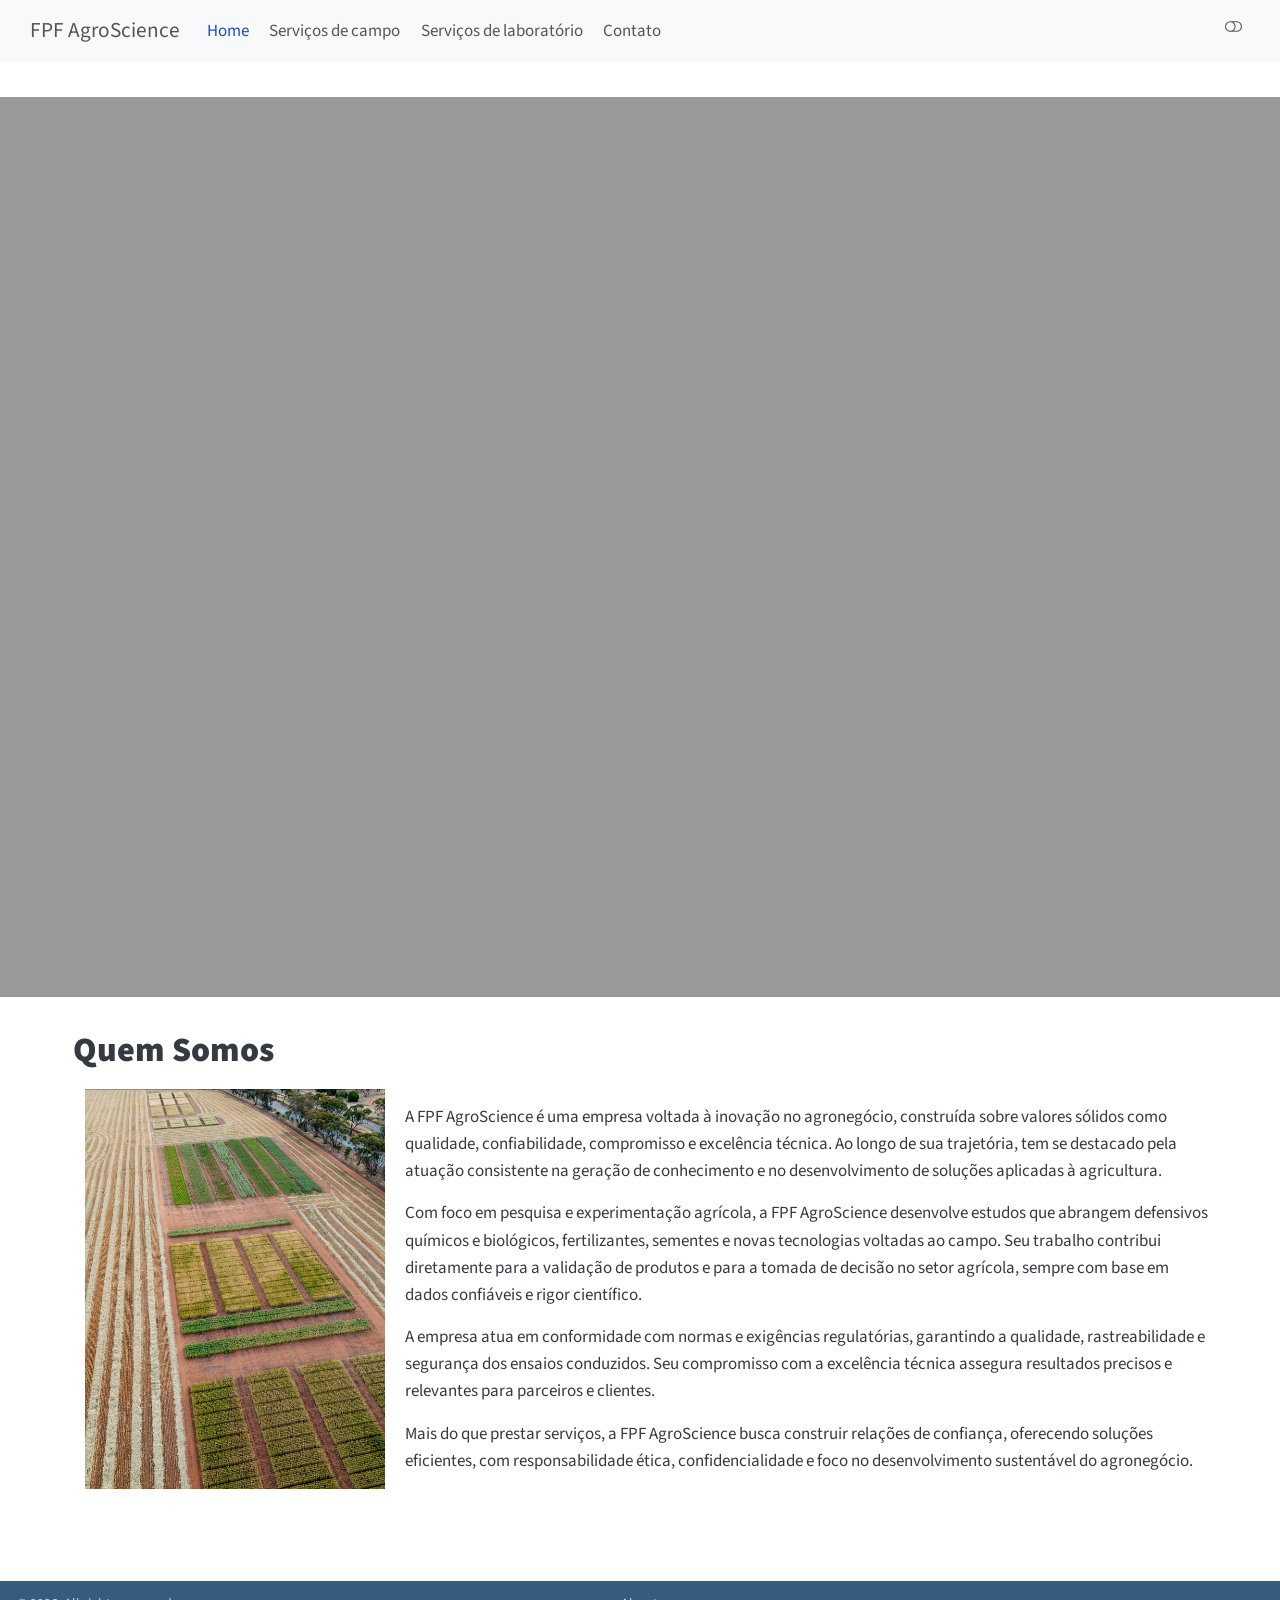
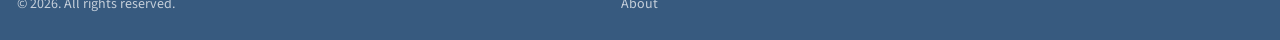
==== docs/index.html @ 8a68af87 "sua mensagem" ====
<!DOCTYPE html>
<html xmlns="http://www.w3.org/1999/xhtml" lang="en" xml:lang="en"><head>

<meta charset="utf-8">
<meta name="generator" content="quarto-1.8.27">

<meta name="viewport" content="width=device-width, initial-scale=1.0, user-scalable=yes">


<title>FPF AgroScience</title>
<style>
code{white-space: pre-wrap;}
span.smallcaps{font-variant: small-caps;}
div.columns{display: flex; gap: min(4vw, 1.5em);}
div.column{flex: auto; overflow-x: auto;}
div.hanging-indent{margin-left: 1.5em; text-indent: -1.5em;}
ul.task-list{list-style: none;}
ul.task-list li input[type="checkbox"] {
  width: 0.8em;
  margin: 0 0.8em 0.2em -1em; /* quarto-specific, see https://github.com/quarto-dev/quarto-cli/issues/4556 */ 
  vertical-align: middle;
}
</style>


<script src="site_libs/quarto-nav/quarto-nav.js"></script>
<script src="site_libs/quarto-nav/headroom.min.js"></script>
<script src="site_libs/clipboard/clipboard.min.js"></script>
<script src="site_libs/quarto-search/autocomplete.umd.js"></script>
<script src="site_libs/quarto-search/fuse.min.js"></script>
<script src="site_libs/quarto-search/quarto-search.js"></script>
<meta name="quarto:offset" content="./">
<script src="site_libs/quarto-html/quarto.js" type="module"></script>
<script src="site_libs/quarto-html/tabsets/tabsets.js" type="module"></script>
<script src="site_libs/quarto-html/axe/axe-check.js" type="module"></script>
<script src="site_libs/quarto-html/popper.min.js"></script>
<script src="site_libs/quarto-html/tippy.umd.min.js"></script>
<script src="site_libs/quarto-html/anchor.min.js"></script>
<link href="site_libs/quarto-html/tippy.css" rel="stylesheet">
<link href="site_libs/quarto-html/quarto-syntax-highlighting-b754b9fd3853d7e56faef54c29c5d52b.css" rel="stylesheet" class="quarto-color-scheme" id="quarto-text-highlighting-styles">
<link href="site_libs/quarto-html/quarto-syntax-highlighting-dark-de8274a4d1ecc1e6aaeaf6e5564b5074.css" rel="stylesheet" class="quarto-color-scheme quarto-color-alternate" id="quarto-text-highlighting-styles">
<link href="site_libs/quarto-html/quarto-syntax-highlighting-b754b9fd3853d7e56faef54c29c5d52b.css" rel="stylesheet" class="quarto-color-scheme-extra" id="quarto-text-highlighting-styles">
<script src="site_libs/bootstrap/bootstrap.min.js"></script>
<link href="site_libs/bootstrap/bootstrap-icons.css" rel="stylesheet">
<link href="site_libs/bootstrap/bootstrap-0a4e5d7284b3df70a8609a1cff32f0aa.min.css" rel="stylesheet" append-hash="true" class="quarto-color-scheme" id="quarto-bootstrap" data-mode="light">
<link href="site_libs/bootstrap/bootstrap-dark-4166d06dd7d54f8b032a2567f693c1a9.min.css" rel="stylesheet" append-hash="true" class="quarto-color-scheme quarto-color-alternate" id="quarto-bootstrap" data-mode="dark">
<link href="site_libs/bootstrap/bootstrap-0a4e5d7284b3df70a8609a1cff32f0aa.min.css" rel="stylesheet" append-hash="true" class="quarto-color-scheme-extra" id="quarto-bootstrap" data-mode="light">
<script id="quarto-search-options" type="application/json">{
  "location": "navbar",
  "copy-button": false,
  "collapse-after": 3,
  "panel-placement": "end",
  "type": "overlay",
  "limit": 50,
  "keyboard-shortcut": [
    "f",
    "/",
    "s"
  ],
  "show-item-context": true,
  "language": {
    "search-no-results-text": "No results",
    "search-matching-documents-text": "matching documents",
    "search-copy-link-title": "Copy link to search",
    "search-hide-matches-text": "Hide additional matches",
    "search-more-match-text": "more match in this document",
    "search-more-matches-text": "more matches in this document",
    "search-clear-button-title": "Clear",
    "search-text-placeholder": "",
    "search-detached-cancel-button-title": "Cancel",
    "search-submit-button-title": "Submit",
    "search-label": "Search"
  }
}</script>


<link rel="stylesheet" href="styles.css">
</head>

<body class="nav-fixed quarto-light"><script id="quarto-html-before-body" type="application/javascript">
    const toggleBodyColorMode = (bsSheetEl) => {
      const mode = bsSheetEl.getAttribute("data-mode");
      const bodyEl = window.document.querySelector("body");
      if (mode === "dark") {
        bodyEl.classList.add("quarto-dark");
        bodyEl.classList.remove("quarto-light");
      } else {
        bodyEl.classList.add("quarto-light");
        bodyEl.classList.remove("quarto-dark");
      }
    }
    const toggleBodyColorPrimary = () => {
      const bsSheetEl = window.document.querySelector("link#quarto-bootstrap:not([rel=disabled-stylesheet])");
      if (bsSheetEl) {
        toggleBodyColorMode(bsSheetEl);
      }
    }
    const setColorSchemeToggle = (alternate) => {
      const toggles = window.document.querySelectorAll('.quarto-color-scheme-toggle');
      for (let i=0; i < toggles.length; i++) {
        const toggle = toggles[i];
        if (toggle) {
          if (alternate) {
            toggle.classList.add("alternate");
          } else {
            toggle.classList.remove("alternate");
          }
        }
      }
    };
    const toggleColorMode = (alternate) => {
      // Switch the stylesheets
      const primaryStylesheets = window.document.querySelectorAll('link.quarto-color-scheme:not(.quarto-color-alternate)');
      const alternateStylesheets = window.document.querySelectorAll('link.quarto-color-scheme.quarto-color-alternate');
      manageTransitions('#quarto-margin-sidebar .nav-link', false);
      if (alternate) {
        // note: dark is layered on light, we don't disable primary!
        enableStylesheet(alternateStylesheets);
        for (const sheetNode of alternateStylesheets) {
          if (sheetNode.id === "quarto-bootstrap") {
            toggleBodyColorMode(sheetNode);
          }
        }
      } else {
        disableStylesheet(alternateStylesheets);
        enableStylesheet(primaryStylesheets)
        toggleBodyColorPrimary();
      }
      manageTransitions('#quarto-margin-sidebar .nav-link', true);
      // Switch the toggles
      setColorSchemeToggle(alternate)
      // Hack to workaround the fact that safari doesn't
      // properly recolor the scrollbar when toggling (#1455)
      if (navigator.userAgent.indexOf('Safari') > 0 && navigator.userAgent.indexOf('Chrome') == -1) {
        manageTransitions("body", false);
        window.scrollTo(0, 1);
        setTimeout(() => {
          window.scrollTo(0, 0);
          manageTransitions("body", true);
        }, 40);
      }
    }
    const disableStylesheet = (stylesheets) => {
      for (let i=0; i < stylesheets.length; i++) {
        const stylesheet = stylesheets[i];
        stylesheet.rel = 'disabled-stylesheet';
      }
    }
    const enableStylesheet = (stylesheets) => {
      for (let i=0; i < stylesheets.length; i++) {
        const stylesheet = stylesheets[i];
        if(stylesheet.rel !== 'stylesheet') { // for Chrome, which will still FOUC without this check
          stylesheet.rel = 'stylesheet';
        }
      }
    }
    const manageTransitions = (selector, allowTransitions) => {
      const els = window.document.querySelectorAll(selector);
      for (let i=0; i < els.length; i++) {
        const el = els[i];
        if (allowTransitions) {
          el.classList.remove('notransition');
        } else {
          el.classList.add('notransition');
        }
      }
    }
    const isFileUrl = () => {
      return window.location.protocol === 'file:';
    }
    const hasAlternateSentinel = () => {
      let styleSentinel = getColorSchemeSentinel();
      if (styleSentinel !== null) {
        return styleSentinel === "alternate";
      } else {
        return false;
      }
    }
    const setStyleSentinel = (alternate) => {
      const value = alternate ? "alternate" : "default";
      if (!isFileUrl()) {
        window.localStorage.setItem("quarto-color-scheme", value);
      } else {
        localAlternateSentinel = value;
      }
    }
    const getColorSchemeSentinel = () => {
      if (!isFileUrl()) {
        const storageValue = window.localStorage.getItem("quarto-color-scheme");
        return storageValue != null ? storageValue : localAlternateSentinel;
      } else {
        return localAlternateSentinel;
      }
    }
    const toggleGiscusIfUsed = (isAlternate, darkModeDefault) => {
      const baseTheme = document.querySelector('#giscus-base-theme')?.value ?? 'light';
      const alternateTheme = document.querySelector('#giscus-alt-theme')?.value ?? 'dark';
      let newTheme = '';
      if(authorPrefersDark) {
        newTheme = isAlternate ? baseTheme : alternateTheme;
      } else {
        newTheme = isAlternate ? alternateTheme : baseTheme;
      }
      const changeGiscusTheme = () => {
        // From: https://github.com/giscus/giscus/issues/336
        const sendMessage = (message) => {
          const iframe = document.querySelector('iframe.giscus-frame');
          if (!iframe) return;
          iframe.contentWindow.postMessage({ giscus: message }, 'https://giscus.app');
        }
        sendMessage({
          setConfig: {
            theme: newTheme
          }
        });
      }
      const isGiscussLoaded = window.document.querySelector('iframe.giscus-frame') !== null;
      if (isGiscussLoaded) {
        changeGiscusTheme();
      }
    };
    const authorPrefersDark = false;
    const darkModeDefault = authorPrefersDark;
      document.querySelector('link#quarto-text-highlighting-styles.quarto-color-scheme-extra').rel = 'disabled-stylesheet';
      document.querySelector('link#quarto-bootstrap.quarto-color-scheme-extra').rel = 'disabled-stylesheet';
    let localAlternateSentinel = darkModeDefault ? 'alternate' : 'default';
    // Dark / light mode switch
    window.quartoToggleColorScheme = () => {
      // Read the current dark / light value
      let toAlternate = !hasAlternateSentinel();
      toggleColorMode(toAlternate);
      setStyleSentinel(toAlternate);
      toggleGiscusIfUsed(toAlternate, darkModeDefault);
      window.dispatchEvent(new Event('resize'));
    };
    // Switch to dark mode if need be
    if (hasAlternateSentinel()) {
      toggleColorMode(true);
    } else {
      toggleColorMode(false);
    }
  </script>

<div id="quarto-search-results"></div>
  <header id="quarto-header" class="headroom fixed-top">
    <nav class="navbar navbar-expand-lg " data-bs-theme="dark">
      <div class="navbar-container container-fluid">
      <div class="navbar-brand-container mx-auto">
    <a class="navbar-brand" href="./index.html">
    <span class="navbar-title">FPF AgroScience</span>
    </a>
  </div>
            <div id="quarto-search" class="" title="Search"></div>
          <button class="navbar-toggler" type="button" data-bs-toggle="collapse" data-bs-target="#navbarCollapse" aria-controls="navbarCollapse" role="menu" aria-expanded="false" aria-label="Toggle navigation" onclick="if (window.quartoToggleHeadroom) { window.quartoToggleHeadroom(); }">
  <span class="navbar-toggler-icon"></span>
</button>
          <div class="collapse navbar-collapse" id="navbarCollapse">
            <ul class="navbar-nav navbar-nav-scroll me-auto">
  <li class="nav-item">
    <a class="nav-link active" href="./index.html" aria-current="page"> 
<span class="menu-text">Home</span></a>
  </li>  
  <li class="nav-item">
    <a class="nav-link" href="./campo.html"> 
<span class="menu-text">Serviços de campo</span></a>
  </li>  
  <li class="nav-item">
    <a class="nav-link" href="./laboratório.html"> 
<span class="menu-text">Serviços de laboratório</span></a>
  </li>  
  <li class="nav-item">
    <a class="nav-link" href="./contato.html"> 
<span class="menu-text">Contato</span></a>
  </li>  
</ul>
            <ul class="navbar-nav navbar-nav-scroll ms-auto">
  <li class="nav-item compact">
    <a class="nav-link" href="https://www.linkedin.com/in/raphaelfitopatologia"> <i class="bi bi-linkedin" role="img">
</i> 
<span class="menu-text"></span></a>
  </li>  
  <li class="nav-item compact">
    <a class="nav-link" href="https://www.instagram.com/invites/contact/?i=xk2vhn0e4rad&amp;utm_content=2owlczy"> <i class="bi bi-instagram" role="img">
</i> 
<span class="menu-text"></span></a>
  </li>  
  <li class="nav-item compact">
    <a class="nav-link" href="https://wa.me/5564992915590"> <i class="bi bi-whatsapp" role="img">
</i> 
<span class="menu-text"></span></a>
  </li>  
</ul>
          </div> <!-- /navcollapse -->
            <div class="quarto-navbar-tools">
  <a href="" class="quarto-color-scheme-toggle quarto-navigation-tool  px-1" onclick="window.quartoToggleColorScheme(); return false;" title="Toggle dark mode"><i class="bi"></i></a>
</div>
      </div> <!-- /container-fluid -->
    </nav>
</header>
<!-- content -->
<div id="quarto-content" class="quarto-container page-columns page-rows-contents page-layout-full page-navbar">
<!-- sidebar -->
<!-- margin-sidebar -->
    
<!-- main -->
<main class="content column-page" id="quarto-document-content"><header id="title-block-header" class="quarto-title-block"></header>





<section id="section" class="level1 hero">
<h1></h1>
</section>
<section id="quem-somos" class="level1">
<h1><strong>Quem Somos</strong></h1>
<div class="container">
<p><img src="imagens/2.jpg" alt="Imagem"></p>
<div>
<p>
</p><p>A FPF AgroScience é uma empresa voltada à inovação no agronegócio, construída sobre valores sólidos como qualidade, confiabilidade, compromisso e excelência técnica. Ao longo de sua trajetória, tem se destacado pela atuação consistente na geração de conhecimento e no desenvolvimento de soluções aplicadas à agricultura.</p>
<p>Com foco em pesquisa e experimentação agrícola, a FPF AgroScience desenvolve estudos que abrangem defensivos químicos e biológicos, fertilizantes, sementes e novas tecnologias voltadas ao campo. Seu trabalho contribui diretamente para a validação de produtos e para a tomada de decisão no setor agrícola, sempre com base em dados confiáveis e rigor científico.</p>
<p>A empresa atua em conformidade com normas e exigências regulatórias, garantindo a qualidade, rastreabilidade e segurança dos ensaios conduzidos. Seu compromisso com a excelência técnica assegura resultados precisos e relevantes para parceiros e clientes.</p>
<p>Mais do que prestar serviços, a FPF AgroScience busca construir relações de confiança, oferecendo soluções eficientes, com responsabilidade ética, confidencialidade e foco no desenvolvimento sustentável do agronegócio.</p>
<p></p>
</div>
</div>


</section>

<a onclick="window.scrollTo(0, 0); return false;" role="button" id="quarto-back-to-top"><i class="bi bi-arrow-up"></i> Back to top</a></main> <!-- /main -->
<script>

    document.addEventListener("DOMContentLoaded", function () {

        document.getElementById("copyright-year").innerHTML =

            new Date().getFullYear();

    });

</script>
<script id="quarto-html-after-body" type="application/javascript">
  window.document.addEventListener("DOMContentLoaded", function (event) {
    // Ensure there is a toggle, if there isn't float one in the top right
    if (window.document.querySelector('.quarto-color-scheme-toggle') === null) {
      const a = window.document.createElement('a');
      a.classList.add('top-right');
      a.classList.add('quarto-color-scheme-toggle');
      a.href = "";
      a.onclick = function() { try { window.quartoToggleColorScheme(); } catch {} return false; };
      const i = window.document.createElement("i");
      i.classList.add('bi');
      a.appendChild(i);
      window.document.body.appendChild(a);
    }
    setColorSchemeToggle(hasAlternateSentinel())
    const icon = "";
    const anchorJS = new window.AnchorJS();
    anchorJS.options = {
      placement: 'right',
      icon: icon
    };
    anchorJS.add('.anchored');
    const isCodeAnnotation = (el) => {
      for (const clz of el.classList) {
        if (clz.startsWith('code-annotation-')) {                     
          return true;
        }
      }
      return false;
    }
    const onCopySuccess = function(e) {
      // button target
      const button = e.trigger;
      // don't keep focus
      button.blur();
      // flash "checked"
      button.classList.add('code-copy-button-checked');
      var currentTitle = button.getAttribute("title");
      button.setAttribute("title", "Copied!");
      let tooltip;
      if (window.bootstrap) {
        button.setAttribute("data-bs-toggle", "tooltip");
        button.setAttribute("data-bs-placement", "left");
        button.setAttribute("data-bs-title", "Copied!");
        tooltip = new bootstrap.Tooltip(button, 
          { trigger: "manual", 
            customClass: "code-copy-button-tooltip",
            offset: [0, -8]});
        tooltip.show();    
      }
      setTimeout(function() {
        if (tooltip) {
          tooltip.hide();
          button.removeAttribute("data-bs-title");
          button.removeAttribute("data-bs-toggle");
          button.removeAttribute("data-bs-placement");
        }
        button.setAttribute("title", currentTitle);
        button.classList.remove('code-copy-button-checked');
      }, 1000);
      // clear code selection
      e.clearSelection();
    }
    const getTextToCopy = function(trigger) {
      const outerScaffold = trigger.parentElement.cloneNode(true);
      const codeEl = outerScaffold.querySelector('code');
      for (const childEl of codeEl.children) {
        if (isCodeAnnotation(childEl)) {
          childEl.remove();
        }
      }
      return codeEl.innerText;
    }
    const clipboard = new window.ClipboardJS('.code-copy-button:not([data-in-quarto-modal])', {
      text: getTextToCopy
    });
    clipboard.on('success', onCopySuccess);
    if (window.document.getElementById('quarto-embedded-source-code-modal')) {
      const clipboardModal = new window.ClipboardJS('.code-copy-button[data-in-quarto-modal]', {
        text: getTextToCopy,
        container: window.document.getElementById('quarto-embedded-source-code-modal')
      });
      clipboardModal.on('success', onCopySuccess);
    }
      var localhostRegex = new RegExp(/^(?:http|https):\/\/localhost\:?[0-9]*\//);
      var mailtoRegex = new RegExp(/^mailto:/);
        var filterRegex = new RegExp('/' + window.location.host + '/');
      var isInternal = (href) => {
          return filterRegex.test(href) || localhostRegex.test(href) || mailtoRegex.test(href);
      }
      // Inspect non-navigation links and adorn them if external
     var links = window.document.querySelectorAll('a[href]:not(.nav-link):not(.navbar-brand):not(.toc-action):not(.sidebar-link):not(.sidebar-item-toggle):not(.pagination-link):not(.no-external):not([aria-hidden]):not(.dropdown-item):not(.quarto-navigation-tool):not(.about-link)');
      for (var i=0; i<links.length; i++) {
        const link = links[i];
        if (!isInternal(link.href)) {
          // undo the damage that might have been done by quarto-nav.js in the case of
          // links that we want to consider external
          if (link.dataset.originalHref !== undefined) {
            link.href = link.dataset.originalHref;
          }
        }
      }
    function tippyHover(el, contentFn, onTriggerFn, onUntriggerFn) {
      const config = {
        allowHTML: true,
        maxWidth: 500,
        delay: 100,
        arrow: false,
        appendTo: function(el) {
            return el.parentElement;
        },
        interactive: true,
        interactiveBorder: 10,
        theme: 'quarto',
        placement: 'bottom-start',
      };
      if (contentFn) {
        config.content = contentFn;
      }
      if (onTriggerFn) {
        config.onTrigger = onTriggerFn;
      }
      if (onUntriggerFn) {
        config.onUntrigger = onUntriggerFn;
      }
      window.tippy(el, config); 
    }
    const noterefs = window.document.querySelectorAll('a[role="doc-noteref"]');
    for (var i=0; i<noterefs.length; i++) {
      const ref = noterefs[i];
      tippyHover(ref, function() {
        // use id or data attribute instead here
        let href = ref.getAttribute('data-footnote-href') || ref.getAttribute('href');
        try { href = new URL(href).hash; } catch {}
        const id = href.replace(/^#\/?/, "");
        const note = window.document.getElementById(id);
        if (note) {
          return note.innerHTML;
        } else {
          return "";
        }
      });
    }
    const xrefs = window.document.querySelectorAll('a.quarto-xref');
    const processXRef = (id, note) => {
      // Strip column container classes
      const stripColumnClz = (el) => {
        el.classList.remove("page-full", "page-columns");
        if (el.children) {
          for (const child of el.children) {
            stripColumnClz(child);
          }
        }
      }
      stripColumnClz(note)
      if (id === null || id.startsWith('sec-')) {
        // Special case sections, only their first couple elements
        const container = document.createElement("div");
        if (note.children && note.children.length > 2) {
          container.appendChild(note.children[0].cloneNode(true));
          for (let i = 1; i < note.children.length; i++) {
            const child = note.children[i];
            if (child.tagName === "P" && child.innerText === "") {
              continue;
            } else {
              container.appendChild(child.cloneNode(true));
              break;
            }
          }
          if (window.Quarto?.typesetMath) {
            window.Quarto.typesetMath(container);
          }
          return container.innerHTML
        } else {
          if (window.Quarto?.typesetMath) {
            window.Quarto.typesetMath(note);
          }
          return note.innerHTML;
        }
      } else {
        // Remove any anchor links if they are present
        const anchorLink = note.querySelector('a.anchorjs-link');
        if (anchorLink) {
          anchorLink.remove();
        }
        if (window.Quarto?.typesetMath) {
          window.Quarto.typesetMath(note);
        }
        if (note.classList.contains("callout")) {
          return note.outerHTML;
        } else {
          return note.innerHTML;
        }
      }
    }
    for (var i=0; i<xrefs.length; i++) {
      const xref = xrefs[i];
      tippyHover(xref, undefined, function(instance) {
        instance.disable();
        let url = xref.getAttribute('href');
        let hash = undefined; 
        if (url.startsWith('#')) {
          hash = url;
        } else {
          try { hash = new URL(url).hash; } catch {}
        }
        if (hash) {
          const id = hash.replace(/^#\/?/, "");
          const note = window.document.getElementById(id);
          if (note !== null) {
            try {
              const html = processXRef(id, note.cloneNode(true));
              instance.setContent(html);
            } finally {
              instance.enable();
              instance.show();
            }
          } else {
            // See if we can fetch this
            fetch(url.split('#')[0])
            .then(res => res.text())
            .then(html => {
              const parser = new DOMParser();
              const htmlDoc = parser.parseFromString(html, "text/html");
              const note = htmlDoc.getElementById(id);
              if (note !== null) {
                const html = processXRef(id, note);
                instance.setContent(html);
              } 
            }).finally(() => {
              instance.enable();
              instance.show();
            });
          }
        } else {
          // See if we can fetch a full url (with no hash to target)
          // This is a special case and we should probably do some content thinning / targeting
          fetch(url)
          .then(res => res.text())
          .then(html => {
            const parser = new DOMParser();
            const htmlDoc = parser.parseFromString(html, "text/html");
            const note = htmlDoc.querySelector('main.content');
            if (note !== null) {
              // This should only happen for chapter cross references
              // (since there is no id in the URL)
              // remove the first header
              if (note.children.length > 0 && note.children[0].tagName === "HEADER") {
                note.children[0].remove();
              }
              const html = processXRef(null, note);
              instance.setContent(html);
            } 
          }).finally(() => {
            instance.enable();
            instance.show();
          });
        }
      }, function(instance) {
      });
    }
        let selectedAnnoteEl;
        const selectorForAnnotation = ( cell, annotation) => {
          let cellAttr = 'data-code-cell="' + cell + '"';
          let lineAttr = 'data-code-annotation="' +  annotation + '"';
          const selector = 'span[' + cellAttr + '][' + lineAttr + ']';
          return selector;
        }
        const selectCodeLines = (annoteEl) => {
          const doc = window.document;
          const targetCell = annoteEl.getAttribute("data-target-cell");
          const targetAnnotation = annoteEl.getAttribute("data-target-annotation");
          const annoteSpan = window.document.querySelector(selectorForAnnotation(targetCell, targetAnnotation));
          const lines = annoteSpan.getAttribute("data-code-lines").split(",");
          const lineIds = lines.map((line) => {
            return targetCell + "-" + line;
          })
          let top = null;
          let height = null;
          let parent = null;
          if (lineIds.length > 0) {
              //compute the position of the single el (top and bottom and make a div)
              const el = window.document.getElementById(lineIds[0]);
              top = el.offsetTop;
              height = el.offsetHeight;
              parent = el.parentElement.parentElement;
            if (lineIds.length > 1) {
              const lastEl = window.document.getElementById(lineIds[lineIds.length - 1]);
              const bottom = lastEl.offsetTop + lastEl.offsetHeight;
              height = bottom - top;
            }
            if (top !== null && height !== null && parent !== null) {
              // cook up a div (if necessary) and position it 
              let div = window.document.getElementById("code-annotation-line-highlight");
              if (div === null) {
                div = window.document.createElement("div");
                div.setAttribute("id", "code-annotation-line-highlight");
                div.style.position = 'absolute';
                parent.appendChild(div);
              }
              div.style.top = top - 2 + "px";
              div.style.height = height + 4 + "px";
              div.style.left = 0;
              let gutterDiv = window.document.getElementById("code-annotation-line-highlight-gutter");
              if (gutterDiv === null) {
                gutterDiv = window.document.createElement("div");
                gutterDiv.setAttribute("id", "code-annotation-line-highlight-gutter");
                gutterDiv.style.position = 'absolute';
                const codeCell = window.document.getElementById(targetCell);
                const gutter = codeCell.querySelector('.code-annotation-gutter');
                gutter.appendChild(gutterDiv);
              }
              gutterDiv.style.top = top - 2 + "px";
              gutterDiv.style.height = height + 4 + "px";
            }
            selectedAnnoteEl = annoteEl;
          }
        };
        const unselectCodeLines = () => {
          const elementsIds = ["code-annotation-line-highlight", "code-annotation-line-highlight-gutter"];
          elementsIds.forEach((elId) => {
            const div = window.document.getElementById(elId);
            if (div) {
              div.remove();
            }
          });
          selectedAnnoteEl = undefined;
        };
          // Handle positioning of the toggle
      window.addEventListener(
        "resize",
        throttle(() => {
          elRect = undefined;
          if (selectedAnnoteEl) {
            selectCodeLines(selectedAnnoteEl);
          }
        }, 10)
      );
      function throttle(fn, ms) {
      let throttle = false;
      let timer;
        return (...args) => {
          if(!throttle) { // first call gets through
              fn.apply(this, args);
              throttle = true;
          } else { // all the others get throttled
              if(timer) clearTimeout(timer); // cancel #2
              timer = setTimeout(() => {
                fn.apply(this, args);
                timer = throttle = false;
              }, ms);
          }
        };
      }
        // Attach click handler to the DT
        const annoteDls = window.document.querySelectorAll('dt[data-target-cell]');
        for (const annoteDlNode of annoteDls) {
          annoteDlNode.addEventListener('click', (event) => {
            const clickedEl = event.target;
            if (clickedEl !== selectedAnnoteEl) {
              unselectCodeLines();
              const activeEl = window.document.querySelector('dt[data-target-cell].code-annotation-active');
              if (activeEl) {
                activeEl.classList.remove('code-annotation-active');
              }
              selectCodeLines(clickedEl);
              clickedEl.classList.add('code-annotation-active');
            } else {
              // Unselect the line
              unselectCodeLines();
              clickedEl.classList.remove('code-annotation-active');
            }
          });
        }
    const findCites = (el) => {
      const parentEl = el.parentElement;
      if (parentEl) {
        const cites = parentEl.dataset.cites;
        if (cites) {
          return {
            el,
            cites: cites.split(' ')
          };
        } else {
          return findCites(el.parentElement)
        }
      } else {
        return undefined;
      }
    };
    var bibliorefs = window.document.querySelectorAll('a[role="doc-biblioref"]');
    for (var i=0; i<bibliorefs.length; i++) {
      const ref = bibliorefs[i];
      const citeInfo = findCites(ref);
      if (citeInfo) {
        tippyHover(citeInfo.el, function() {
          var popup = window.document.createElement('div');
          citeInfo.cites.forEach(function(cite) {
            var citeDiv = window.document.createElement('div');
            citeDiv.classList.add('hanging-indent');
            citeDiv.classList.add('csl-entry');
            var biblioDiv = window.document.getElementById('ref-' + cite);
            if (biblioDiv) {
              citeDiv.innerHTML = biblioDiv.innerHTML;
            }
            popup.appendChild(citeDiv);
          });
          return popup.innerHTML;
        });
      }
    }
  });
  </script>
</div> <!-- /content -->
<footer class="footer">
  <div class="nav-footer">
    <div class="nav-footer-left">
<p>© <span id="copyright-year"></span>. All rights reserved.</p>
</div>   
    <div class="nav-footer-center">
      <ul class="footer-items list-unstyled">
    <li class="nav-item">
    <a class="nav-link" href="./about.qmd">
<p>About</p>
</a>
  </li>  
</ul>
    </div>
    <div class="nav-footer-right">
      &nbsp;
    </div>
  </div>
</footer>




</body></html>
---- docs/site_libs/quarto-html/quarto-syntax-highlighting-b754b9fd3853d7e56faef54c29c5d52b.css ----
/* quarto syntax highlight colors */
:root {
  --quarto-hl-ot-color: #d91e18;
  --quarto-hl-at-color: #a55a00;
  --quarto-hl-ss-color: #008000;
  --quarto-hl-an-color: #696969;
  --quarto-hl-fu-color: #06287e;
  --quarto-hl-st-color: #008000;
  --quarto-hl-cf-color: #d91e18;
  --quarto-hl-op-color: #00769e;
  --quarto-hl-er-color: #7928a1;
  --quarto-hl-bn-color: #7928a1;
  --quarto-hl-al-color: #7928a1;
  --quarto-hl-va-color: #a55a00;
  --quarto-hl-bu-color: inherit;
  --quarto-hl-ex-color: inherit;
  --quarto-hl-pp-color: #7928a1;
  --quarto-hl-in-color: #696969;
  --quarto-hl-vs-color: #008000;
  --quarto-hl-wa-color: #696969;
  --quarto-hl-do-color: #696969;
  --quarto-hl-im-color: inherit;
  --quarto-hl-ch-color: #008000;
  --quarto-hl-dt-color: #7928a1;
  --quarto-hl-fl-color: #a55a00;
  --quarto-hl-co-color: #696969;
  --quarto-hl-cv-color: #696969;
  --quarto-hl-cn-color: #d91e18;
  --quarto-hl-sc-color: #00769e;
  --quarto-hl-dv-color: #7928a1;
  --quarto-hl-kw-color: #d91e18;
}

/* other quarto variables */
:root {
  --quarto-font-monospace: SFMono-Regular, Menlo, Monaco, Consolas, "Liberation Mono", "Courier New", monospace;
}

/* syntax highlight based on Pandoc's rules */
pre > code.sourceCode > span {
  color: #545454;
}

code.sourceCode > span {
  color: #545454;
}

div.sourceCode,
div.sourceCode pre.sourceCode {
  color: #545454;
}

/* Normal */
code span {
  color: #545454;
}

/* Alert */
code span.al {
  color: #7928a1;
  font-style: inherit;
}

/* Annotation */
code span.an {
  color: #696969;
  font-style: inherit;
}

/* Attribute */
code span.at {
  color: #a55a00;
  font-style: inherit;
}

/* BaseN */
code span.bn {
  color: #7928a1;
  font-style: inherit;
}

/* BuiltIn */
code span.bu {
  font-style: inherit;
}

/* ControlFlow */
code span.cf {
  color: #d91e18;
  font-style: inherit;
}

/* Char */
code span.ch {
  color: #008000;
  font-style: inherit;
}

/* Constant */
code span.cn {
  color: #d91e18;
  font-style: inherit;
}

/* Comment */
code span.co {
  color: #696969;
  font-style: inherit;
}

/* CommentVar */
code span.cv {
  color: #696969;
  font-style: italic;
}

/* Documentation */
code span.do {
  color: #696969;
  font-style: italic;
}

/* DataType */
code span.dt {
  color: #7928a1;
  font-style: inherit;
}

/* DecVal */
code span.dv {
  color: #7928a1;
  font-style: inherit;
}

/* Error */
code span.er {
  color: #7928a1;
  font-style: inherit;
}

/* Extension */
code span.ex {
  font-style: inherit;
}

/* Float */
code span.fl {
  color: #a55a00;
  font-style: inherit;
}

/* Function */
code span.fu {
  color: #06287e;
  font-style: inherit;
}

/* Import */
code span.im {
  font-style: inherit;
}

/* Information */
code span.in {
  color: #696969;
  font-style: inherit;
}

/* Keyword */
code span.kw {
  color: #d91e18;
  font-style: inherit;
}

/* Operator */
code span.op {
  color: #00769e;
  font-style: inherit;
}

/* Other */
code span.ot {
  color: #d91e18;
  font-style: inherit;
}

/* Preprocessor */
code span.pp {
  color: #7928a1;
  font-style: inherit;
}

/* SpecialChar */
code span.sc {
  color: #00769e;
  font-style: inherit;
}

/* SpecialString */
code span.ss {
  color: #008000;
  font-style: inherit;
}

/* String */
code span.st {
  color: #008000;
  font-style: inherit;
}

/* Variable */
code span.va {
  color: #a55a00;
  font-style: inherit;
}

/* VerbatimString */
code span.vs {
  color: #008000;
  font-style: inherit;
}

/* Warning */
code span.wa {
  color: #696969;
  font-style: italic;
}

.prevent-inlining {
  content: "</";
}

/*# sourceMappingURL=f03ab405d406a4f73e37d104cafdb335.css.map */
---- docs/site_libs/quarto-html/quarto-syntax-highlighting-dark-de8274a4d1ecc1e6aaeaf6e5564b5074.css ----
/* quarto syntax highlight colors */
:root {
  --quarto-hl-ot-color: #ffa07a;
  --quarto-hl-at-color: #ffd700;
  --quarto-hl-ss-color: #abe338;
  --quarto-hl-an-color: #d4d0ab;
  --quarto-hl-fu-color: #ffd700;
  --quarto-hl-st-color: #abe338;
  --quarto-hl-cf-color: #ffa07a;
  --quarto-hl-op-color: #00e0e0;
  --quarto-hl-er-color: #dcc6e0;
  --quarto-hl-bn-color: #dcc6e0;
  --quarto-hl-al-color: #dcc6e0;
  --quarto-hl-va-color: #f5ab35;
  --quarto-hl-bu-color: #f5ab35;
  --quarto-hl-ex-color: #ffd700;
  --quarto-hl-pp-color: #dcc6e0;
  --quarto-hl-in-color: #d4d0ab;
  --quarto-hl-vs-color: #abe338;
  --quarto-hl-wa-color: #d4d0ab;
  --quarto-hl-do-color: #d4d0ab;
  --quarto-hl-ch-color: #abe338;
  --quarto-hl-dt-color: #dcc6e0;
  --quarto-hl-fl-color: #f5ab35;
  --quarto-hl-co-color: #d4d0ab;
  --quarto-hl-cv-color: #d4d0ab;
  --quarto-hl-cn-color: #ffa07a;
  --quarto-hl-sc-color: #00e0e0;
  --quarto-hl-dv-color: #dcc6e0;
  --quarto-hl-kw-color: #ffa07a;
}

/* other quarto variables */
:root {
  --quarto-font-monospace: SFMono-Regular, Menlo, Monaco, Consolas, "Liberation Mono", "Courier New", monospace;
}

/* syntax highlight based on Pandoc's rules */
pre > code.sourceCode > span {
  color: #f8f8f2;
}

code.sourceCode > span {
  color: #f8f8f2;
}

div.sourceCode,
div.sourceCode pre.sourceCode {
  color: #f8f8f2;
}

/* Normal */
code span {
  color: #f8f8f2;
}

/* Alert */
code span.al {
  color: #dcc6e0;
  font-style: inherit;
}

/* Annotation */
code span.an {
  color: #d4d0ab;
  font-style: inherit;
}

/* Attribute */
code span.at {
  color: #ffd700;
  font-style: inherit;
}

/* BaseN */
code span.bn {
  color: #dcc6e0;
  font-style: inherit;
}

/* BuiltIn */
code span.bu {
  color: #f5ab35;
  font-style: inherit;
}

/* ControlFlow */
code span.cf {
  color: #ffa07a;
  font-style: inherit;
}

/* Char */
code span.ch {
  color: #abe338;
  font-style: inherit;
}

/* Constant */
code span.cn {
  color: #ffa07a;
  font-style: inherit;
}

/* Comment */
code span.co {
  color: #d4d0ab;
  font-style: inherit;
}

/* CommentVar */
code span.cv {
  color: #d4d0ab;
  font-style: italic;
}

/* Documentation */
code span.do {
  color: #d4d0ab;
  font-style: italic;
}

/* DataType */
code span.dt {
  color: #dcc6e0;
  font-style: inherit;
}

/* DecVal */
code span.dv {
  color: #dcc6e0;
  font-style: inherit;
}

/* Error */
code span.er {
  color: #dcc6e0;
  font-style: inherit;
}

/* Extension */
code span.ex {
  color: #ffd700;
  font-style: inherit;
}

/* Float */
code span.fl {
  color: #f5ab35;
  font-style: inherit;
}

/* Function */
code span.fu {
  color: #ffd700;
  font-style: inherit;
}

/* Import */
code span.im {
  font-style: inherit;
}

/* Information */
code span.in {
  color: #d4d0ab;
  font-style: inherit;
}

/* Keyword */
code span.kw {
  color: #ffa07a;
  font-style: inherit;
}

/* Operator */
code span.op {
  color: #00e0e0;
  font-style: inherit;
}

/* Other */
code span.ot {
  color: #ffa07a;
  font-style: inherit;
}

/* Preprocessor */
code span.pp {
  color: #dcc6e0;
  font-style: inherit;
}

/* SpecialChar */
code span.sc {
  color: #00e0e0;
  font-style: inherit;
}

/* SpecialString */
code span.ss {
  color: #abe338;
  font-style: inherit;
}

/* String */
code span.st {
  color: #abe338;
  font-style: inherit;
}

/* Variable */
code span.va {
  color: #f5ab35;
  font-style: inherit;
}

/* VerbatimString */
code span.vs {
  color: #abe338;
  font-style: inherit;
}

/* Warning */
code span.wa {
  color: #d4d0ab;
  font-style: italic;
}

.prevent-inlining {
  content: "</";
}

/*# sourceMappingURL=d3290d993f43e0963b9e9e683ab36abc.css.map */
---- docs/site_libs/quarto-html/quarto-syntax-highlighting-b754b9fd3853d7e56faef54c29c5d52b.css ----
/* quarto syntax highlight colors */
:root {
  --quarto-hl-ot-color: #d91e18;
  --quarto-hl-at-color: #a55a00;
  --quarto-hl-ss-color: #008000;
  --quarto-hl-an-color: #696969;
  --quarto-hl-fu-color: #06287e;
  --quarto-hl-st-color: #008000;
  --quarto-hl-cf-color: #d91e18;
  --quarto-hl-op-color: #00769e;
  --quarto-hl-er-color: #7928a1;
  --quarto-hl-bn-color: #7928a1;
  --quarto-hl-al-color: #7928a1;
  --quarto-hl-va-color: #a55a00;
  --quarto-hl-bu-color: inherit;
  --quarto-hl-ex-color: inherit;
  --quarto-hl-pp-color: #7928a1;
  --quarto-hl-in-color: #696969;
  --quarto-hl-vs-color: #008000;
  --quarto-hl-wa-color: #696969;
  --quarto-hl-do-color: #696969;
  --quarto-hl-im-color: inherit;
  --quarto-hl-ch-color: #008000;
  --quarto-hl-dt-color: #7928a1;
  --quarto-hl-fl-color: #a55a00;
  --quarto-hl-co-color: #696969;
  --quarto-hl-cv-color: #696969;
  --quarto-hl-cn-color: #d91e18;
  --quarto-hl-sc-color: #00769e;
  --quarto-hl-dv-color: #7928a1;
  --quarto-hl-kw-color: #d91e18;
}

/* other quarto variables */
:root {
  --quarto-font-monospace: SFMono-Regular, Menlo, Monaco, Consolas, "Liberation Mono", "Courier New", monospace;
}

/* syntax highlight based on Pandoc's rules */
pre > code.sourceCode > span {
  color: #545454;
}

code.sourceCode > span {
  color: #545454;
}

div.sourceCode,
div.sourceCode pre.sourceCode {
  color: #545454;
}

/* Normal */
code span {
  color: #545454;
}

/* Alert */
code span.al {
  color: #7928a1;
  font-style: inherit;
}

/* Annotation */
code span.an {
  color: #696969;
  font-style: inherit;
}

/* Attribute */
code span.at {
  color: #a55a00;
  font-style: inherit;
}

/* BaseN */
code span.bn {
  color: #7928a1;
  font-style: inherit;
}

/* BuiltIn */
code span.bu {
  font-style: inherit;
}

/* ControlFlow */
code span.cf {
  color: #d91e18;
  font-style: inherit;
}

/* Char */
code span.ch {
  color: #008000;
  font-style: inherit;
}

/* Constant */
code span.cn {
  color: #d91e18;
  font-style: inherit;
}

/* Comment */
code span.co {
  color: #696969;
  font-style: inherit;
}

/* CommentVar */
code span.cv {
  color: #696969;
  font-style: italic;
}

/* Documentation */
code span.do {
  color: #696969;
  font-style: italic;
}

/* DataType */
code span.dt {
  color: #7928a1;
  font-style: inherit;
}

/* DecVal */
code span.dv {
  color: #7928a1;
  font-style: inherit;
}

/* Error */
code span.er {
  color: #7928a1;
  font-style: inherit;
}

/* Extension */
code span.ex {
  font-style: inherit;
}

/* Float */
code span.fl {
  color: #a55a00;
  font-style: inherit;
}

/* Function */
code span.fu {
  color: #06287e;
  font-style: inherit;
}

/* Import */
code span.im {
  font-style: inherit;
}

/* Information */
code span.in {
  color: #696969;
  font-style: inherit;
}

/* Keyword */
code span.kw {
  color: #d91e18;
  font-style: inherit;
}

/* Operator */
code span.op {
  color: #00769e;
  font-style: inherit;
}

/* Other */
code span.ot {
  color: #d91e18;
  font-style: inherit;
}

/* Preprocessor */
code span.pp {
  color: #7928a1;
  font-style: inherit;
}

/* SpecialChar */
code span.sc {
  color: #00769e;
  font-style: inherit;
}

/* SpecialString */
code span.ss {
  color: #008000;
  font-style: inherit;
}

/* String */
code span.st {
  color: #008000;
  font-style: inherit;
}

/* Variable */
code span.va {
  color: #a55a00;
  font-style: inherit;
}

/* VerbatimString */
code span.vs {
  color: #008000;
  font-style: inherit;
}

/* Warning */
code span.wa {
  color: #696969;
  font-style: italic;
}

.prevent-inlining {
  content: "</";
}

/*# sourceMappingURL=f03ab405d406a4f73e37d104cafdb335.css.map */
---- docs/styles.css ----
/* ===== Reset básico ===== */
body {
    margin: 0;
    padding: 0;
}

/* ===== Remove limites e COLUNAS do Quarto ===== */
#quarto-content,
main.content {
    max-width: 100% !important;
    padding: 0 !important;

    /* 🔥 remove colunas globais */
    column-count: 1 !important;
    column-gap: 0 !important;
}

/* remove qualquer coluna herdada */
#quarto-content * {
    column-count: unset !important;
    column-gap: unset !important;
}

/* ===== Layout responsivo ===== */
.responsive-columns {
    display: flex;
    flex-wrap: wrap;
    gap: 10px;
}

.column {
    flex: 1 0 100%;
}

@media (min-width: 500px) {
    .column {
        flex: 1;
    }
}

/* ===== Container imagem + texto (VERSÃO ESTÁVEL) ===== */
.container {
    display: grid !important;
    /* 🔥 mais confiável que flex no Quarto */
    grid-template-columns: 300px 1fr;
    gap: 30px;
    align-items: start;
}

/* imagem */
.container img {
    width: 100%;
    height: auto;
    display: block;
}

/* texto */
.container>div {
    width: 100%;
    margin-left: 20px;
}

/* parágrafos */
.container p {
    margin: 0 0 15px 0;
    line-height: 1.6;
}

/* ===== Responsivo ===== */
@media (max-width: 600px) {
    .container {
        grid-template-columns: 1fr;
        /* empilha no mobile */
    }
}

/* ===== Navbar (sem borda/sombra) ===== */
#quarto-header,
.navbar,
.headroom,
.headroom--pinned,
.headroom--unpinned {
    border: none !important;
    box-shadow: none !important;
}

/* ===== Hero ===== */
.hero {
    position: relative;
    background-image: url("https://picsum.photos/1920/1080");
    /* background-image: url("imagens/fundo.jpeg"); */
    background-size: cover;
    background-position: center;
    background-repeat: no-repeat;

    width: 100vw;
    height: 100vh;
    margin-left: calc(-50vw + 50%);

    display: flex;
    align-items: center;
    justify-content: center;

    text-align: center;
    color: white;
    overflow: hidden;
}

.hero::before {
    content: "";
    position: absolute;
    inset: 0;
    background: rgba(0, 0, 0, 0.4);
}

.hero * {
    position: relative;
    z-index: 1;
}

/* ===== MAPA CONTATO ===== */
.map-container {
    width: 100%;
    max-width: 300px;
    margin: 60px auto;
    /* centraliza */
    border-radius: 20px;
    overflow: hidden;
    box-shadow: 0 10px 30px rgba(0, 0, 0, 0.2);
}

.map-container iframe {
    width: 100%;
    height: 300px;
    border: 0;
    display: block;
}
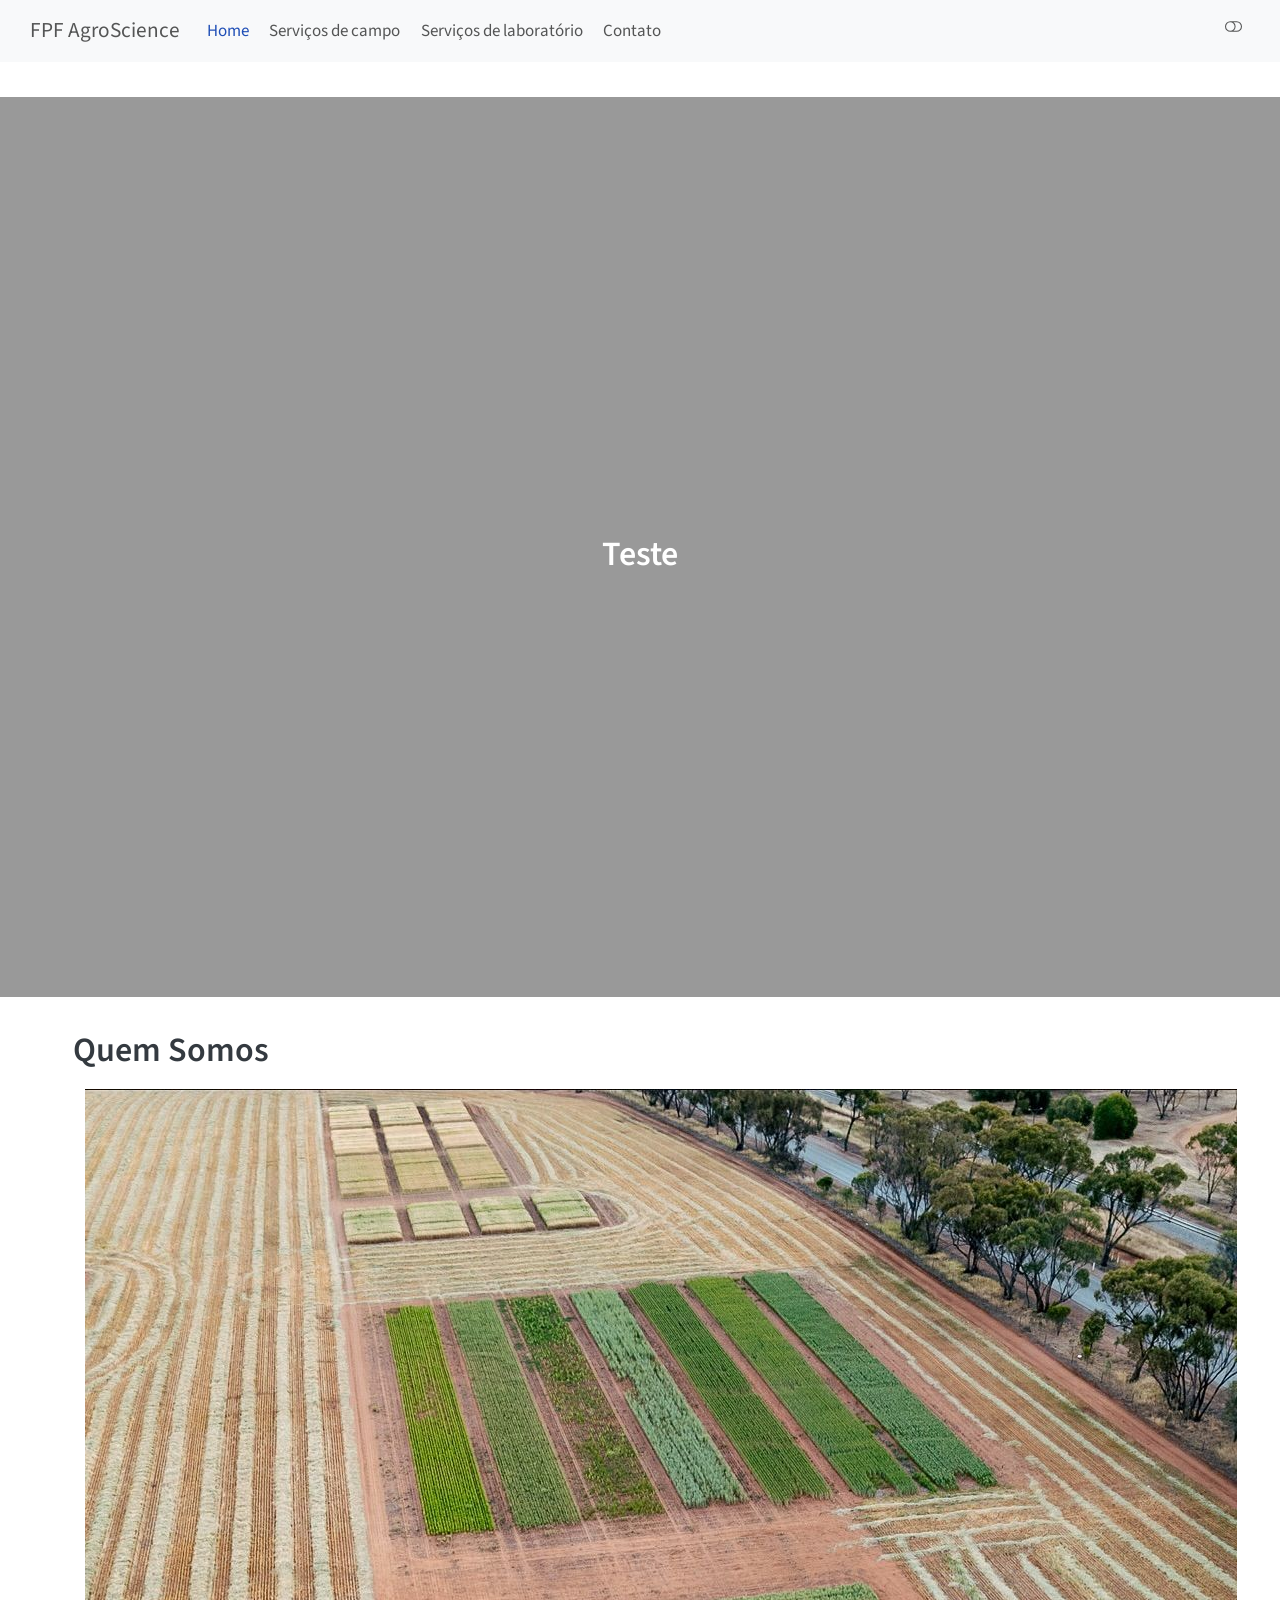
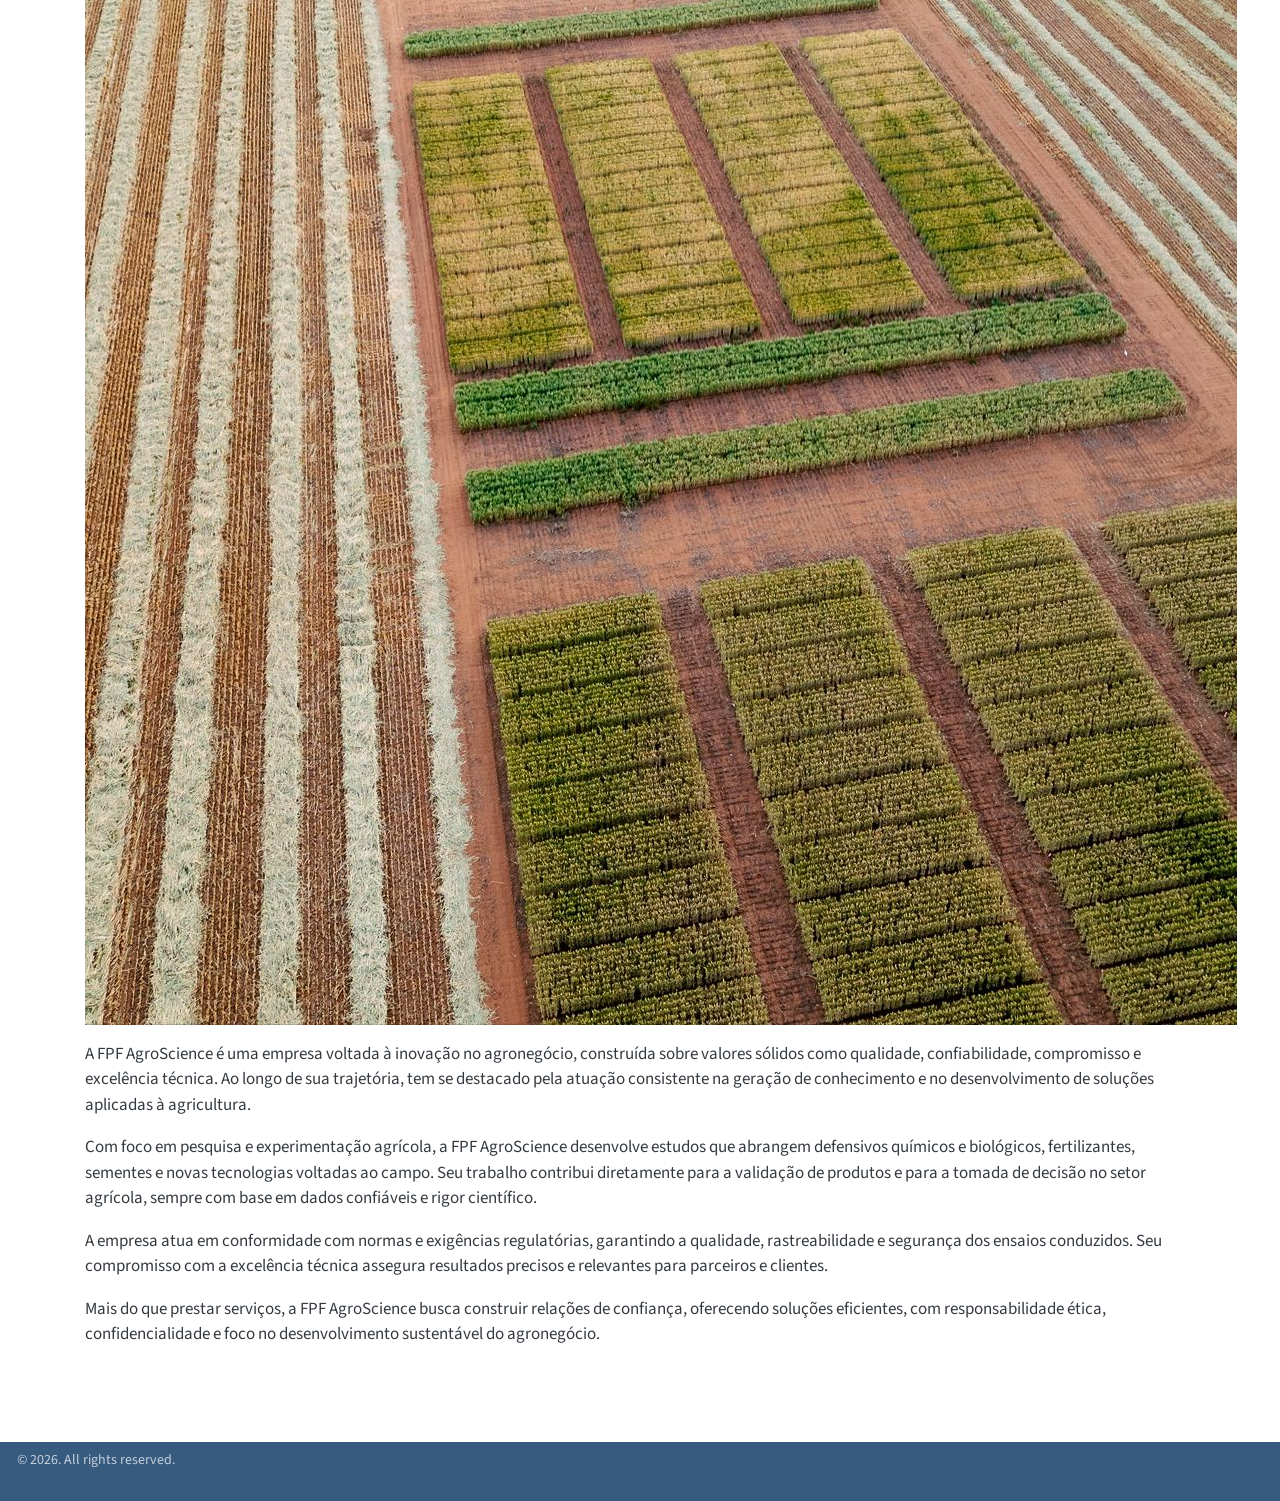
==== commit 2db43db2: "sua mensagem" ====
--- a/docs/index.html
+++ b/docs/index.html
@@ -309,20 +309,20 @@
 
 
 
-<section id="section" class="level1 hero">
-<h1></h1>
+<section id="teste" class="level1 hero">
+<h1>Teste</h1>
 </section>
 <section id="quem-somos" class="level1">
-<h1><strong>Quem Somos</strong></h1>
-<div class="container">
+<h1>Quem Somos</h1>
+<div class="container quem-somos">
+<div class="qs-img">
 <p><img src="imagens/2.jpg" alt="Imagem"></p>
-<div>
-<p>
-</p><p>A FPF AgroScience é uma empresa voltada à inovação no agronegócio, construída sobre valores sólidos como qualidade, confiabilidade, compromisso e excelência técnica. Ao longo de sua trajetória, tem se destacado pela atuação consistente na geração de conhecimento e no desenvolvimento de soluções aplicadas à agricultura.</p>
+</div>
+<div class="qs-texto">
+<p>A FPF AgroScience é uma empresa voltada à inovação no agronegócio, construída sobre valores sólidos como qualidade, confiabilidade, compromisso e excelência técnica. Ao longo de sua trajetória, tem se destacado pela atuação consistente na geração de conhecimento e no desenvolvimento de soluções aplicadas à agricultura.</p>
 <p>Com foco em pesquisa e experimentação agrícola, a FPF AgroScience desenvolve estudos que abrangem defensivos químicos e biológicos, fertilizantes, sementes e novas tecnologias voltadas ao campo. Seu trabalho contribui diretamente para a validação de produtos e para a tomada de decisão no setor agrícola, sempre com base em dados confiáveis e rigor científico.</p>
 <p>A empresa atua em conformidade com normas e exigências regulatórias, garantindo a qualidade, rastreabilidade e segurança dos ensaios conduzidos. Seu compromisso com a excelência técnica assegura resultados precisos e relevantes para parceiros e clientes.</p>
 <p>Mais do que prestar serviços, a FPF AgroScience busca construir relações de confiança, oferecendo soluções eficientes, com responsabilidade ética, confidencialidade e foco no desenvolvimento sustentável do agronegócio.</p>
-<p></p>
 </div>
 </div>
 
@@ -761,13 +761,7 @@
 <p>© <span id="copyright-year"></span>. All rights reserved.</p>
 </div>   
     <div class="nav-footer-center">
-      <ul class="footer-items list-unstyled">
-    <li class="nav-item">
-    <a class="nav-link" href="./about.qmd">
-<p>About</p>
-</a>
-  </li>  
-</ul>
+      &nbsp;
     </div>
     <div class="nav-footer-right">
       &nbsp;
--- a/docs/styles.css
+++ b/docs/styles.css
@@ -1,80 +1,27 @@
-/* ===== Reset básico ===== */
+/* ===================================================== */
+/* ===== RESET ===== */
+/* ===================================================== */
 body {
     margin: 0;
     padding: 0;
 }
 
-/* ===== Remove limites e COLUNAS do Quarto ===== */
+/* remove limites do Quarto */
 #quarto-content,
 main.content {
     max-width: 100% !important;
     padding: 0 !important;
-
-    /* 🔥 remove colunas globais */
-    column-count: 1 !important;
-    column-gap: 0 !important;
-}
-
-/* remove qualquer coluna herdada */
+}
+
+/* remove colunas automáticas */
 #quarto-content * {
     column-count: unset !important;
     column-gap: unset !important;
 }
 
-/* ===== Layout responsivo ===== */
-.responsive-columns {
-    display: flex;
-    flex-wrap: wrap;
-    gap: 10px;
-}
-
-.column {
-    flex: 1 0 100%;
-}
-
-@media (min-width: 500px) {
-    .column {
-        flex: 1;
-    }
-}
-
-/* ===== Container imagem + texto (VERSÃO ESTÁVEL) ===== */
-.container {
-    display: grid !important;
-    /* 🔥 mais confiável que flex no Quarto */
-    grid-template-columns: 300px 1fr;
-    gap: 30px;
-    align-items: start;
-}
-
-/* imagem */
-.container img {
-    width: 100%;
-    height: auto;
-    display: block;
-}
-
-/* texto */
-.container>div {
-    width: 100%;
-    margin-left: 20px;
-}
-
-/* parágrafos */
-.container p {
-    margin: 0 0 15px 0;
-    line-height: 1.6;
-}
-
-/* ===== Responsivo ===== */
-@media (max-width: 600px) {
-    .container {
-        grid-template-columns: 1fr;
-        /* empilha no mobile */
-    }
-}
-
-/* ===== Navbar (sem borda/sombra) ===== */
+/* ===================================================== */
+/* ===== NAVBAR ===== */
+/* ===================================================== */
 #quarto-header,
 .navbar,
 .headroom,
@@ -84,11 +31,12 @@
     box-shadow: none !important;
 }
 
-/* ===== Hero ===== */
+/* ===================================================== */
+/* ===== HERO ===== */
+/* ===================================================== */
 .hero {
     position: relative;
     background-image: url("https://picsum.photos/1920/1080");
-    /* background-image: url("imagens/fundo.jpeg"); */
     background-size: cover;
     background-position: center;
     background-repeat: no-repeat;
@@ -118,20 +66,138 @@
     z-index: 1;
 }
 
-/* ===== MAPA CONTATO ===== */
-.map-container {
+/* ===================================================== */
+/* ===== CARDS (GLOBAL) ===== */
+/* ===================================================== */
+.cards-section {
+    text-align: center;
+    padding: 60px 40px;
+}
+
+.cards-section h1 {
+    color: #2c3e50;
+    font-size: 36px;
+    margin-bottom: 10px;
+}
+
+.subtitle {
+    max-width: 700px;
+    margin: 0 auto 30px;
+    color: #555;
+}
+
+/* ===================================================== */
+/* ===== CARDS CONTATO ===== */
+/* ===================================================== */
+.page-contato .cards-section {
+    padding: 30px 20px;
+}
+
+.page-contato .cards-container {
+    display: grid;
+    grid-template-columns: repeat(3, 1fr);
+    gap: 50px;
+
+    max-width: 1000px;
+    margin: 0 auto;
+}
+
+/* cards */
+.page-contato .card {
     width: 100%;
     max-width: 300px;
-    margin: 60px auto;
-    /* centraliza */
+    margin: 0 auto;
+
+    background: #e9f0ec;
+    padding: 20px;
     border-radius: 20px;
+
+    transition: 0.3s;
+}
+
+/* imagem */
+.page-contato .card img {
+    width: 100%;
+    height: 180px;
+    object-fit: cover;
+    border-radius: 15px;
+}
+
+/* título */
+.page-contato .card h3 {
+    color: #2c3e50;
+    margin: 15px 0 10px;
+}
+
+/* texto */
+.page-contato .card p {
+    font-size: 14px;
+    color: #555;
+}
+
+/* remove botão */
+.page-contato .card button {
+    display: none;
+}
+
+/* hover */
+.page-contato .card:hover {
+    transform: translateY(-5px);
+    box-shadow: 0 15px 30px rgba(0, 0, 0, 0.15);
+}
+
+/* ===================================================== */
+/* ===== HERO CONTATO ===== */
+/* ===================================================== */
+.page-contato .contato-hero {
+    position: relative;
+
+    background-image: url("https://picsum.photos/1920/1080");
+    background-size: cover;
+    background-position: center;
+    background-repeat: no-repeat;
+
+    width: 100vw;
+    height: 400px;
+    margin-left: calc(-50vw + 50%);
+
     overflow: hidden;
-    box-shadow: 0 10px 30px rgba(0, 0, 0, 0.2);
-}
-
-.map-container iframe {
-    width: 100%;
-    height: 300px;
-    border: 0;
-    display: block;
+}
+
+.page-contato .contato-hero::before {
+    content: "";
+    position: absolute;
+    inset: 0;
+    background: rgba(0, 0, 0, 0.3);
+}
+
+/* caixa transparente */
+.page-contato .hero-box {
+    position: absolute;
+    top: 50%;
+    left: 10%;
+    transform: translateY(-50%);
+
+    background: rgba(255, 255, 255, 0.45);
+    backdrop-filter: blur(10px);
+
+    padding: 30px;
+    border-radius: 15px;
+}
+
+/* ===================================================== */
+/* ===== RESPONSIVO ===== */
+/* ===================================================== */
+@media (max-width: 768px) {
+
+    .page-contato .cards-container {
+        grid-template-columns: 1fr;
+        gap: 30px;
+    }
+
+    .page-contato .hero-box {
+        left: 50%;
+        transform: translate(-50%, -50%);
+        width: 90%;
+    }
 }
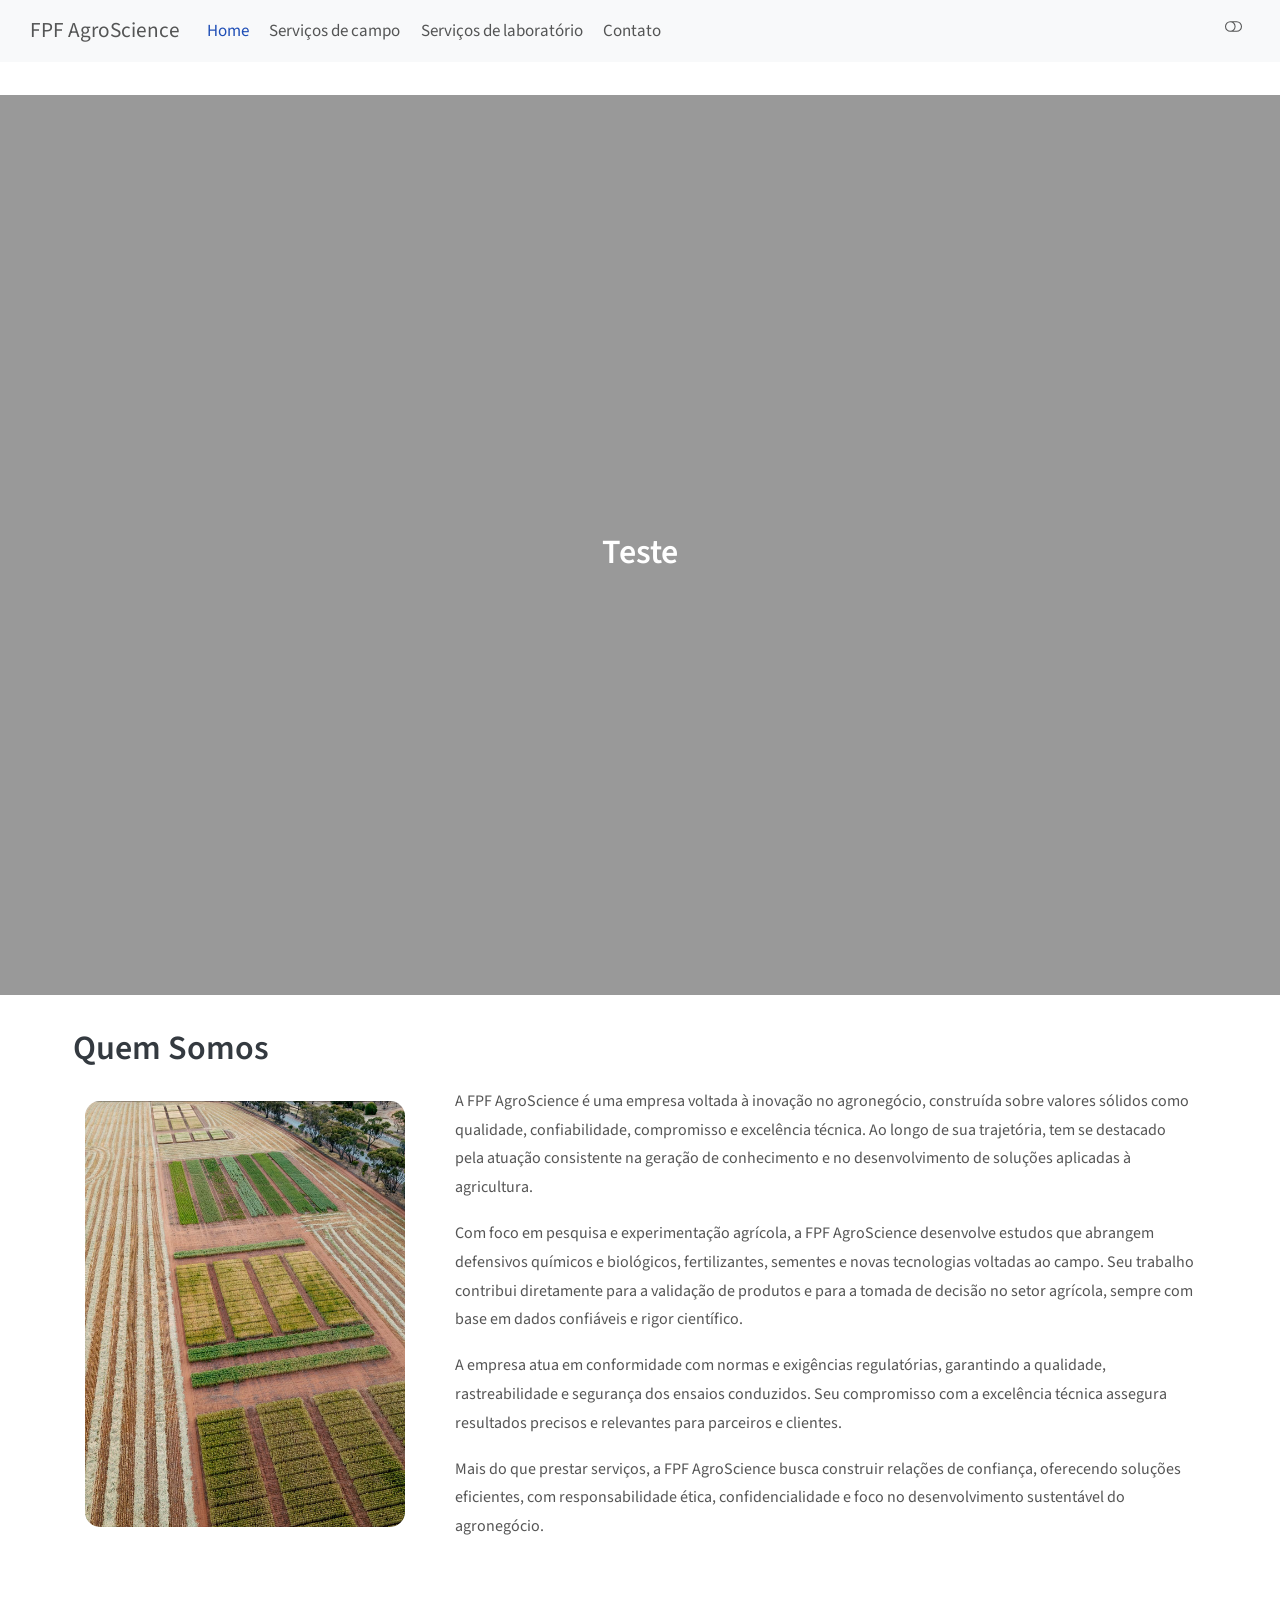
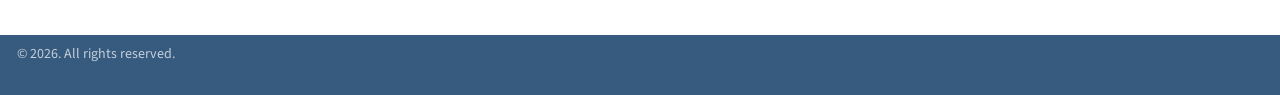
==== commit 1f1dd372: "sua mensagem" ====
--- a/docs/index.html
+++ b/docs/index.html
@@ -24,7 +24,6 @@
 
 
 <script src="site_libs/quarto-nav/quarto-nav.js"></script>
-<script src="site_libs/quarto-nav/headroom.min.js"></script>
 <script src="site_libs/clipboard/clipboard.min.js"></script>
 <script src="site_libs/quarto-search/autocomplete.umd.js"></script>
 <script src="site_libs/quarto-search/fuse.min.js"></script>
--- a/docs/styles.css
+++ b/docs/styles.css
@@ -22,13 +22,36 @@
 /* ===================================================== */
 /* ===== NAVBAR ===== */
 /* ===================================================== */
-#quarto-header,
-.navbar,
-.headroom,
-.headroom--pinned,
-.headroom--unpinned {
+
+/* Remove qualquer espaço acima */
+body {
+    margin: 0 !important;
+    padding: 0 !important;
+}
+
+/* Header fixo sem espaçamento */
+#quarto-header {
+    position: sticky;
+    top: 0;
+    z-index: 1000;
+    margin: 0 !important;
+    padding: 0 !important;
+}
+
+/* Navbar limpa e compacta */
+.navbar {
     border: none !important;
     box-shadow: none !important;
+    margin: 0 !important;
+    padding-top: 0.5rem;
+    padding-bottom: 0.5rem;
+}
+
+/* Garante que o header inteiro fique fixo */
+#quarto-header {
+    position: sticky;
+    top: 0;
+    z-index: 1000;
 }
 
 /* ===================================================== */
@@ -67,6 +90,44 @@
 }
 
 /* ===================================================== */
+/* ===== QUEM SOMOS (VERSÃO CORRIGIDA) ===== */
+/* ===================================================== */
+
+.quem-somos {
+    display: flex;
+    align-items: center;
+    gap: 20px;
+    /* mantém leve */
+}
+
+.quem-somos .qs-img {
+    margin-right: 50px;
+    /* 🔥 resolve de verdade */
+}
+
+/* imagem */
+.quem-somos .qs-img {
+    flex: 0 0 320px;
+    /* levemente ajustado */
+}
+
+.quem-somos .qs-img img {
+    width: 100%;
+    height: auto;
+    display: block;
+    border-radius: 15px;
+}
+
+/* texto */
+.quem-somos .qs-texto {
+    flex: 1;
+    font-size: 16px;
+    color: #555;
+    line-height: 1.8;
+    text-align: left;
+}
+
+/* ===================================================== */
 /* ===== CARDS (GLOBAL) ===== */
 /* ===================================================== */
 .cards-section {
@@ -183,6 +244,11 @@
 
     padding: 30px;
     border-radius: 15px;
+
+    max-width: 500px;
+    /* 👈 ajuste aqui */
+    width: 40%;
+    /* opcional: controla proporcionalmente */
 }
 
 /* ===================================================== */
@@ -200,4 +266,134 @@
         transform: translate(-50%, -50%);
         width: 90%;
     }
+}
+
+/* ===================================================== */
+/* ===== FORMULÁRIO (COMPACTO) ===== */
+/* ===================================================== */
+
+.form-box {
+    background: linear-gradient(135deg, #0f1f2e, #162c3f);
+    padding: 18px;
+    /* 🔥 menor */
+    color: white;
+
+    display: flex;
+    flex-direction: column;
+    justify-content: flex-start;
+    /* 🔥 evita altura esticada */
+
+    max-width: 480px;
+    width: 100%;
+    margin: 0 auto;
+
+    border-radius: 15px;
+}
+
+/* títulos */
+.form-box h2 {
+    font-size: 16px;
+    font-weight: 400;
+    margin-bottom: 5px;
+}
+
+.form-box h1 {
+    color: #7bed9f;
+    margin-bottom: 10px;
+    /* 🔥 menor */
+    font-size: 22px;
+}
+
+/* campos */
+.form-box label {
+    margin-top: 6px;
+    /* 🔥 menor */
+    font-size: 12px;
+}
+
+.form-box input,
+.form-box textarea {
+    width: 100%;
+    padding: 5px;
+    /* 🔥 menor */
+    margin-top: 2px;
+
+    border-radius: 5px;
+    border: none;
+
+    background: #dcdcdc;
+}
+
+/* textarea menor */
+.form-box textarea {
+    height: 70px;
+    /* 🔥 controla altura direto */
+}
+
+/* botão */
+.form-box button {
+    margin-top: 12px;
+    /* 🔥 menor */
+
+    background: #6fcf97;
+    color: #1f2c3a;
+
+    border: none;
+    padding: 10px;
+    /* 🔥 menor */
+
+    border-radius: 30px;
+    font-size: 14px;
+    cursor: pointer;
+}
+
+/* responsivo (mantido só o essencial) */
+@media (max-width: 768px) {
+    .contato-container {
+        height: auto;
+    }
+}
+
+/* container geral */
+.contato-wrapper {
+    display: flex;
+    flex-direction: column;
+    align-items: center;
+    gap: 120px;
+    /* 🔥 espaço entre mapa e formulário */
+}
+
+/* mapa largo */
+.mapa {
+    width: 95%;
+    /* 🔥 quase tela toda */
+    max-width: 1400px;
+    height: 300px;
+
+    margin: 0 auto;
+
+    border-radius: 15px;
+    overflow: hidden;
+}
+
+/* iframe ocupa tudo */
+.mapa iframe {
+    width: 100%;
+    height: 100%;
+    border: none;
+}
+
+/* formulário já está ok, só garante centralização */
+.form-box {
+    max-width: 480px;
+    width: 100%;
+}
+
+#mensagem-sucesso {
+    display: none;
+    margin-top: 10px;
+    padding: 10px;
+    background: #2ecc71;
+    color: white;
+    border-radius: 8px;
 }
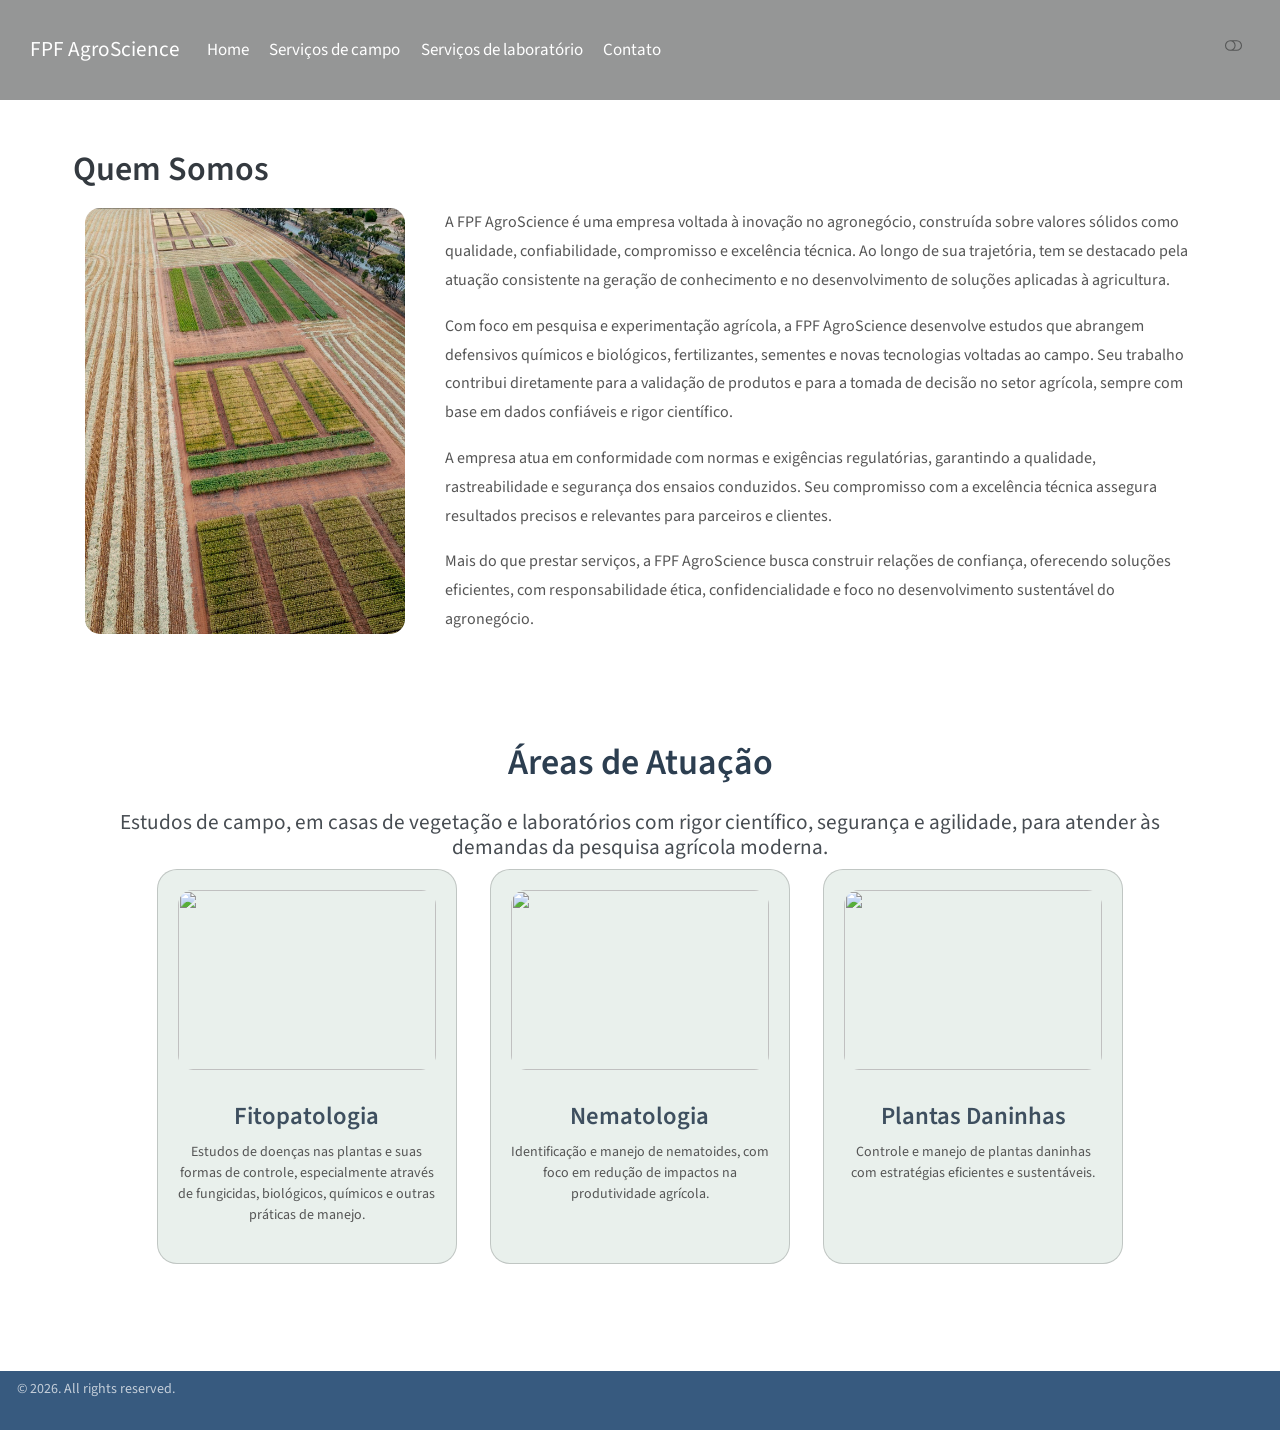
==== commit f35c6a71: "sua mensagem" ====
--- a/docs/index.html
+++ b/docs/index.html
@@ -302,14 +302,14 @@
 <!-- margin-sidebar -->
     
 <!-- main -->
-<main class="content column-page" id="quarto-document-content"><header id="title-block-header" class="quarto-title-block"></header>
-
-
-
-
-
-<section id="teste" class="level1 hero">
-<h1>Teste</h1>
+<main class="content column-page" id="quarto-document-content"><header id="title-block-header" class="quarto-title-block"><h1 class="title display-7"></h1></header>
+
+
+
+
+
+<section id="section" class="level1 hero">
+<h1></h1>
 </section>
 <section id="quem-somos" class="level1">
 <h1>Quem Somos</h1>
@@ -322,6 +322,54 @@
 <p>Com foco em pesquisa e experimentação agrícola, a FPF AgroScience desenvolve estudos que abrangem defensivos químicos e biológicos, fertilizantes, sementes e novas tecnologias voltadas ao campo. Seu trabalho contribui diretamente para a validação de produtos e para a tomada de decisão no setor agrícola, sempre com base em dados confiáveis e rigor científico.</p>
 <p>A empresa atua em conformidade com normas e exigências regulatórias, garantindo a qualidade, rastreabilidade e segurança dos ensaios conduzidos. Seu compromisso com a excelência técnica assegura resultados precisos e relevantes para parceiros e clientes.</p>
 <p>Mais do que prestar serviços, a FPF AgroScience busca construir relações de confiança, oferecendo soluções eficientes, com responsabilidade ética, confidencialidade e foco no desenvolvimento sustentável do agronegócio.</p>
+</div>
+</div>
+<div class="page-contato">
+<!-- CARDS -->
+<section id="section-1" class="level1">
+
+<section id="section-2" class="level4">
+<h4 class="anchored" data-anchor-id="section-2"></h4>
+</section>
+</section>
+<div class="cards-section">
+<div class="page-contato">
+<section id="áreas-de-atuação" class="level1 page-contato">
+<h1>Áreas de Atuação</h1>
+</section>
+<section id="estudos-de-campo-em-casas-de-vegetação-e-laboratórios-com-rigor-científico-segurança-e-agilidade-para-atender-às-demandas-da-pesquisa-agrícola-moderna." class="level4">
+<h4 class="anchored" data-anchor-id="estudos-de-campo-em-casas-de-vegetação-e-laboratórios-com-rigor-científico-segurança-e-agilidade-para-atender-às-demandas-da-pesquisa-agrícola-moderna.">Estudos de campo, em casas de vegetação e laboratórios com rigor científico, segurança e agilidade, para atender às demandas da pesquisa agrícola moderna.</h4>
+</section>
+</div>
+<div class="cards-container">
+<div class="card">
+<p><img src="https://picsum.photos/400/300?1.png" class="img-fluid"></p>
+<h3 class="anchored" data-anchor-id="quem-somos">
+Fitopatologia
+</h3>
+<p>
+Estudos de doenças nas plantas e suas formas de controle, especialmente através de fungicidas, biológicos, químicos e outras práticas de manejo.
+</p>
+</div>
+<div class="card">
+<p><img src="https://picsum.photos/400/300?2.png" class="img-fluid"></p>
+<h3 class="anchored">
+Nematologia
+</h3>
+<p>
+Identificação e manejo de nematoides, com foco em redução de impactos na produtividade agrícola.
+</p>
+</div>
+<div class="card">
+<p><img src="https://picsum.photos/400/300?3.png" class="img-fluid"></p>
+<h3 class="anchored">
+Plantas Daninhas
+</h3>
+<p>
+Controle e manejo de plantas daninhas com estratégias eficientes e sustentáveis.
+</p>
+</div>
+</div>
 </div>
 </div>
 
--- a/docs/styles.css
+++ b/docs/styles.css
@@ -57,7 +57,7 @@
 /* ===================================================== */
 /* ===== HERO ===== */
 /* ===================================================== */
-.hero {
+/* .hero {
     position: relative;
     background-image: url("https://picsum.photos/1920/1080");
     background-size: cover;
@@ -87,28 +87,22 @@
 .hero * {
     position: relative;
     z-index: 1;
-}
-
-/* ===================================================== */
-/* ===== QUEM SOMOS (VERSÃO CORRIGIDA) ===== */
+} */
+
+/* ===================================================== */
+/* ===== QUEM SOMOS (CORRIGIDO E LIMPO) ===== */
 /* ===================================================== */
 
 .quem-somos {
     display: flex;
     align-items: center;
-    gap: 20px;
-    /* mantém leve */
-}
-
-.quem-somos .qs-img {
-    margin-right: 50px;
-    /* 🔥 resolve de verdade */
+    gap: 80px;
+    /* 🔥 espaço mais equilibrado */
 }
 
 /* imagem */
 .quem-somos .qs-img {
     flex: 0 0 320px;
-    /* levemente ajustado */
 }
 
 .quem-somos .qs-img img {
@@ -128,6 +122,27 @@
 }
 
 /* ===================================================== */
+/* ===== RESPONSIVO ===== */
+/* ===================================================== */
+
+@media (max-width: 768px) {
+    .quem-somos {
+        flex-direction: column;
+        align-items: center;
+        text-align: center;
+    }
+
+    .quem-somos .qs-img {
+        width: 100%;
+        max-width: 300px;
+    }
+
+    .quem-somos .qs-texto {
+        text-align: center;
+    }
+}
+
+/* ===================================================== */
 /* ===== CARDS (GLOBAL) ===== */
 /* ===================================================== */
 .cards-section {
@@ -275,17 +290,17 @@
 .form-box {
     background: linear-gradient(135deg, #0f1f2e, #162c3f);
     padding: 18px;
-    /* 🔥 menor */
     color: white;
 
     display: flex;
     flex-direction: column;
     justify-content: flex-start;
-    /* 🔥 evita altura esticada */
 
     max-width: 480px;
     width: 100%;
-    margin: 0 auto;
+
+    margin: 80px auto 0;
+    /* ✅ agora funciona */
 
     border-radius: 15px;
 }
@@ -396,4 +411,130 @@
     background: #2ecc71;
     color: white;
     border-radius: 8px;
+}
+
+/* ===================================================== */
+/* ===== NAVBAR COM IMAGEM (NOVO) ===== */
+/* ===================================================== */
+
+/* navbar com imagem de fundo */
+.navbar {
+    background-image: url("https://picsum.photos/1920/400");
+    /* 🔥 troque pela sua imagem */
+    background-size: cover;
+    background-position: center;
+    background-repeat: no-repeat;
+
+    height: 100px;
+    /* 🔥 aumenta altura */
+    display: flex;
+    align-items: center;
+    /* centraliza verticalmente */
+}
+
+/* deixa o texto branco para contraste */
+.navbar a,
+.navbar-brand {
+    color: white !important;
+}
+
+/* overlay escuro igual hero (opcional, mas recomendado) */
+.navbar::before {
+    content: "";
+    position: absolute;
+    inset: 0;
+    background: rgba(0, 0, 0, 0.4);
+    z-index: 0;
+}
+
+/* garante que conteúdo fique acima do overlay */
+.navbar * {
+    position: relative;
+    z-index: 1;
+}
+
+.navbar * {
+    position: relative;
+    z-index: 1;
+}
+
+/* ======================================= */
+/* ===== CORRIGE ÍCONES DA NAVBAR ===== */
+/* ======================================= */
+
+/* força todos os ícones a ficarem brancos */
+.navbar i,
+.navbar svg {
+    color: white !important;
+    fill: white !important;
+    stroke: white !important;
+    opacity: 1 !important;
+}
+
+/* garante que botões e links não fiquem apagados */
+.navbar a,
+.navbar button {
+    opacity: 1 !important;
+}
+
+.quem-somos {
+    display: flex !important;
+    align-items: center;
+    gap: 80px !important;
+    /* força o espaço */
+}
+
+.quem-somos .qs-img {
+    margin-right: 0 !important;
+    /* evita conflito */
+}
+
+.quem-somos .qs-texto {
+    padding-left: 40px;
+    /* 🔥 garante afastamento */
+}
+
+/* ===================================================== */
+/* ===== ÁREA DE ATUAÇÃO CENTRALIZADA ===== */
+/* ===================================================== */
+
+.area-atuacao {
+    width: 100%;
+    display: flex;
+    justify-content: center;
+    /* centraliza horizontal */
+    margin-top: 40px;
+}
+
+.area-overlay {
+    max-width: 800px;
+    /* controla largura do texto */
+    text-align: center;
+    /* centraliza texto */
+}
+
+/* título */
+.area-overlay h1 {
+    font-size: 36px;
+    color: #2c3e50;
+    margin-bottom: 15px;
+}
+
+/* parágrafo */
+.area-overlay p {
+    font-size: 18px;
+    color: #555;
+    line-height: 1.6;
+}
+
+/* ===================================================== */
+/* ===== REMOVE FUNDO DO RODAPÉ (FORÇADO) ===== */
+/* ===================================================== */
+
+#quarto-footer,
+#quarto-footer .footer,
+#quarto-footer .nav-footer {
+    background: transparent !important;
+    background-color: transparent !important;
+    box-shadow: none !important;
 }
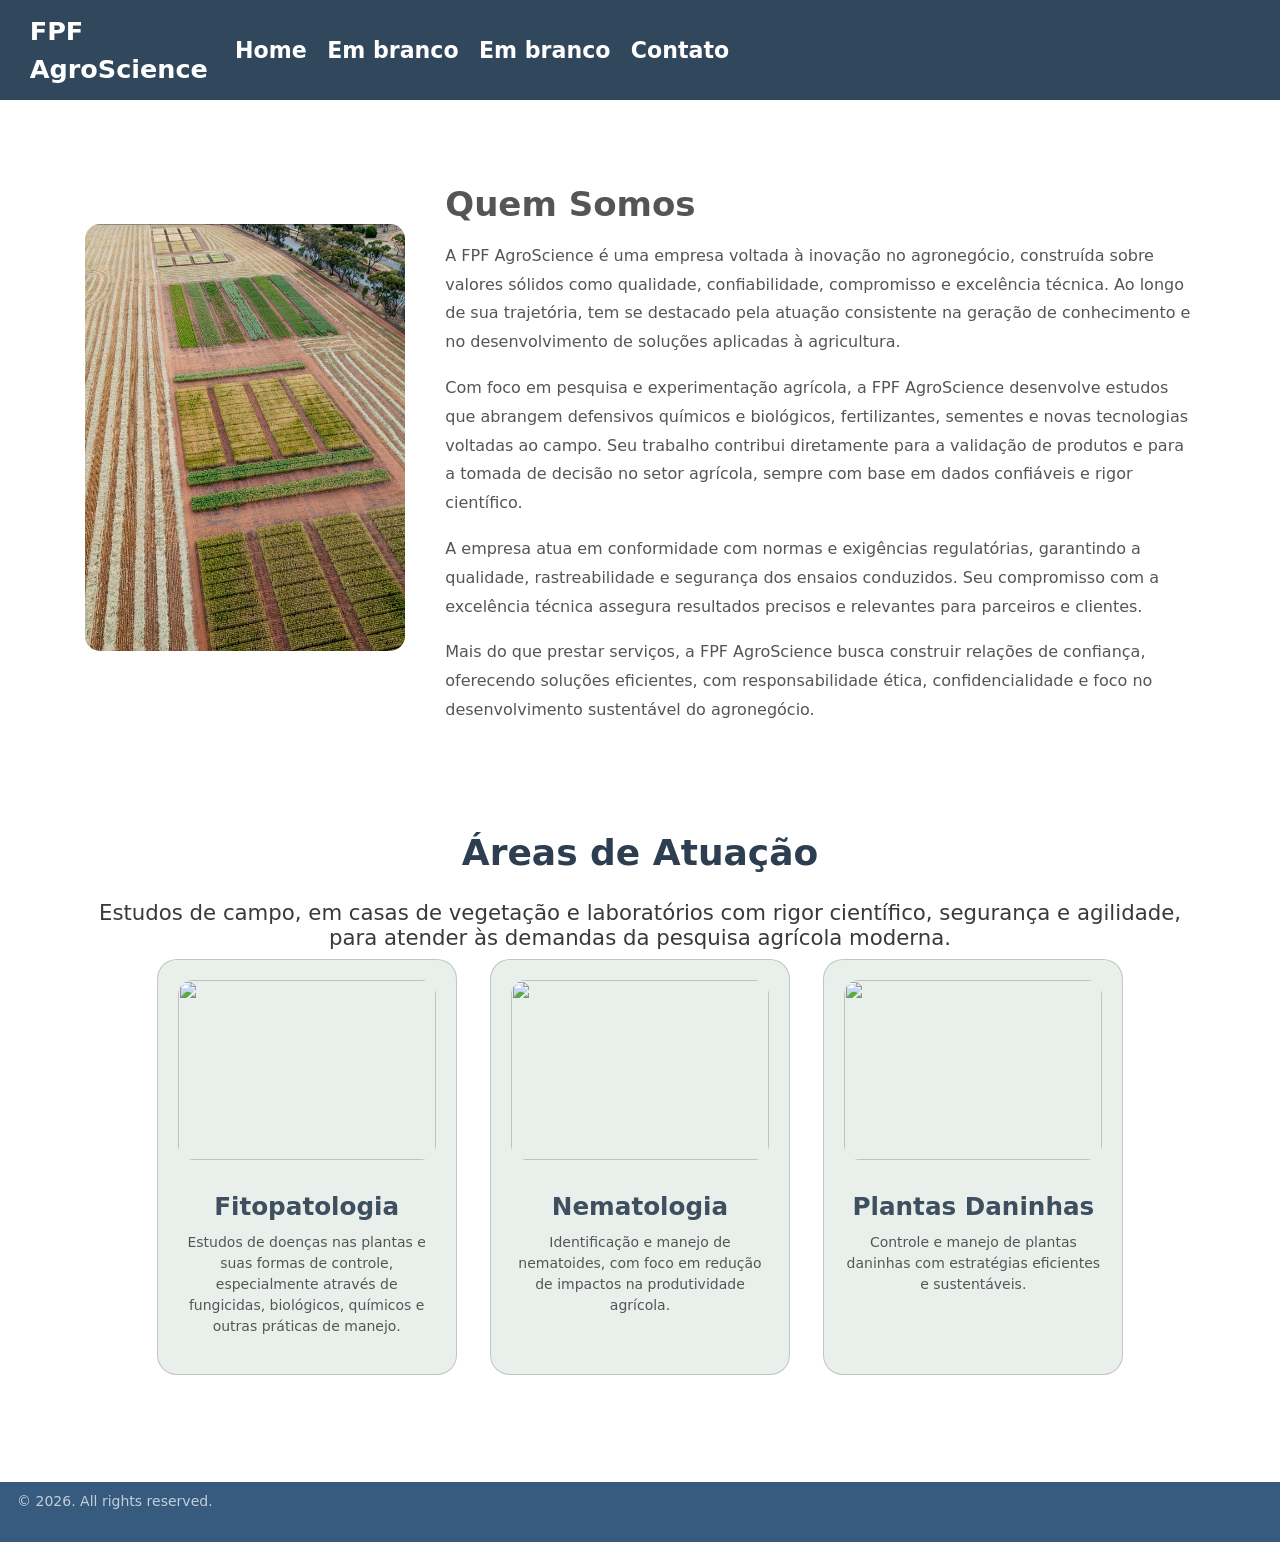
==== commit cec3015e: "sua mensagem" ====
--- a/docs/index.html
+++ b/docs/index.html
@@ -7,7 +7,7 @@
 <meta name="viewport" content="width=device-width, initial-scale=1.0, user-scalable=yes">
 
 
-<title>FPF AgroScience</title>
+<title>FPF&lt;br&gt;AgroScience</title>
 <style>
 code{white-space: pre-wrap;}
 span.smallcaps{font-variant: small-caps;}
@@ -36,14 +36,10 @@
 <script src="site_libs/quarto-html/tippy.umd.min.js"></script>
 <script src="site_libs/quarto-html/anchor.min.js"></script>
 <link href="site_libs/quarto-html/tippy.css" rel="stylesheet">
-<link href="site_libs/quarto-html/quarto-syntax-highlighting-b754b9fd3853d7e56faef54c29c5d52b.css" rel="stylesheet" class="quarto-color-scheme" id="quarto-text-highlighting-styles">
-<link href="site_libs/quarto-html/quarto-syntax-highlighting-dark-de8274a4d1ecc1e6aaeaf6e5564b5074.css" rel="stylesheet" class="quarto-color-scheme quarto-color-alternate" id="quarto-text-highlighting-styles">
-<link href="site_libs/quarto-html/quarto-syntax-highlighting-b754b9fd3853d7e56faef54c29c5d52b.css" rel="stylesheet" class="quarto-color-scheme-extra" id="quarto-text-highlighting-styles">
+<link href="site_libs/quarto-html/quarto-syntax-highlighting-b754b9fd3853d7e56faef54c29c5d52b.css" rel="stylesheet" id="quarto-text-highlighting-styles">
 <script src="site_libs/bootstrap/bootstrap.min.js"></script>
 <link href="site_libs/bootstrap/bootstrap-icons.css" rel="stylesheet">
-<link href="site_libs/bootstrap/bootstrap-0a4e5d7284b3df70a8609a1cff32f0aa.min.css" rel="stylesheet" append-hash="true" class="quarto-color-scheme" id="quarto-bootstrap" data-mode="light">
-<link href="site_libs/bootstrap/bootstrap-dark-4166d06dd7d54f8b032a2567f693c1a9.min.css" rel="stylesheet" append-hash="true" class="quarto-color-scheme quarto-color-alternate" id="quarto-bootstrap" data-mode="dark">
-<link href="site_libs/bootstrap/bootstrap-0a4e5d7284b3df70a8609a1cff32f0aa.min.css" rel="stylesheet" append-hash="true" class="quarto-color-scheme-extra" id="quarto-bootstrap" data-mode="light">
+<link href="site_libs/bootstrap/bootstrap-5e43df4cd8b2c9a8261273b39f0b010e.min.css" rel="stylesheet" append-hash="true" id="quarto-bootstrap" data-mode="light">
 <script id="quarto-search-options" type="application/json">{
   "location": "navbar",
   "copy-button": false,
@@ -76,169 +72,7 @@
 <link rel="stylesheet" href="styles.css">
 </head>
 
-<body class="nav-fixed quarto-light"><script id="quarto-html-before-body" type="application/javascript">
-    const toggleBodyColorMode = (bsSheetEl) => {
-      const mode = bsSheetEl.getAttribute("data-mode");
-      const bodyEl = window.document.querySelector("body");
-      if (mode === "dark") {
-        bodyEl.classList.add("quarto-dark");
-        bodyEl.classList.remove("quarto-light");
-      } else {
-        bodyEl.classList.add("quarto-light");
-        bodyEl.classList.remove("quarto-dark");
-      }
-    }
-    const toggleBodyColorPrimary = () => {
-      const bsSheetEl = window.document.querySelector("link#quarto-bootstrap:not([rel=disabled-stylesheet])");
-      if (bsSheetEl) {
-        toggleBodyColorMode(bsSheetEl);
-      }
-    }
-    const setColorSchemeToggle = (alternate) => {
-      const toggles = window.document.querySelectorAll('.quarto-color-scheme-toggle');
-      for (let i=0; i < toggles.length; i++) {
-        const toggle = toggles[i];
-        if (toggle) {
-          if (alternate) {
-            toggle.classList.add("alternate");
-          } else {
-            toggle.classList.remove("alternate");
-          }
-        }
-      }
-    };
-    const toggleColorMode = (alternate) => {
-      // Switch the stylesheets
-      const primaryStylesheets = window.document.querySelectorAll('link.quarto-color-scheme:not(.quarto-color-alternate)');
-      const alternateStylesheets = window.document.querySelectorAll('link.quarto-color-scheme.quarto-color-alternate');
-      manageTransitions('#quarto-margin-sidebar .nav-link', false);
-      if (alternate) {
-        // note: dark is layered on light, we don't disable primary!
-        enableStylesheet(alternateStylesheets);
-        for (const sheetNode of alternateStylesheets) {
-          if (sheetNode.id === "quarto-bootstrap") {
-            toggleBodyColorMode(sheetNode);
-          }
-        }
-      } else {
-        disableStylesheet(alternateStylesheets);
-        enableStylesheet(primaryStylesheets)
-        toggleBodyColorPrimary();
-      }
-      manageTransitions('#quarto-margin-sidebar .nav-link', true);
-      // Switch the toggles
-      setColorSchemeToggle(alternate)
-      // Hack to workaround the fact that safari doesn't
-      // properly recolor the scrollbar when toggling (#1455)
-      if (navigator.userAgent.indexOf('Safari') > 0 && navigator.userAgent.indexOf('Chrome') == -1) {
-        manageTransitions("body", false);
-        window.scrollTo(0, 1);
-        setTimeout(() => {
-          window.scrollTo(0, 0);
-          manageTransitions("body", true);
-        }, 40);
-      }
-    }
-    const disableStylesheet = (stylesheets) => {
-      for (let i=0; i < stylesheets.length; i++) {
-        const stylesheet = stylesheets[i];
-        stylesheet.rel = 'disabled-stylesheet';
-      }
-    }
-    const enableStylesheet = (stylesheets) => {
-      for (let i=0; i < stylesheets.length; i++) {
-        const stylesheet = stylesheets[i];
-        if(stylesheet.rel !== 'stylesheet') { // for Chrome, which will still FOUC without this check
-          stylesheet.rel = 'stylesheet';
-        }
-      }
-    }
-    const manageTransitions = (selector, allowTransitions) => {
-      const els = window.document.querySelectorAll(selector);
-      for (let i=0; i < els.length; i++) {
-        const el = els[i];
-        if (allowTransitions) {
-          el.classList.remove('notransition');
-        } else {
-          el.classList.add('notransition');
-        }
-      }
-    }
-    const isFileUrl = () => {
-      return window.location.protocol === 'file:';
-    }
-    const hasAlternateSentinel = () => {
-      let styleSentinel = getColorSchemeSentinel();
-      if (styleSentinel !== null) {
-        return styleSentinel === "alternate";
-      } else {
-        return false;
-      }
-    }
-    const setStyleSentinel = (alternate) => {
-      const value = alternate ? "alternate" : "default";
-      if (!isFileUrl()) {
-        window.localStorage.setItem("quarto-color-scheme", value);
-      } else {
-        localAlternateSentinel = value;
-      }
-    }
-    const getColorSchemeSentinel = () => {
-      if (!isFileUrl()) {
-        const storageValue = window.localStorage.getItem("quarto-color-scheme");
-        return storageValue != null ? storageValue : localAlternateSentinel;
-      } else {
-        return localAlternateSentinel;
-      }
-    }
-    const toggleGiscusIfUsed = (isAlternate, darkModeDefault) => {
-      const baseTheme = document.querySelector('#giscus-base-theme')?.value ?? 'light';
-      const alternateTheme = document.querySelector('#giscus-alt-theme')?.value ?? 'dark';
-      let newTheme = '';
-      if(authorPrefersDark) {
-        newTheme = isAlternate ? baseTheme : alternateTheme;
-      } else {
-        newTheme = isAlternate ? alternateTheme : baseTheme;
-      }
-      const changeGiscusTheme = () => {
-        // From: https://github.com/giscus/giscus/issues/336
-        const sendMessage = (message) => {
-          const iframe = document.querySelector('iframe.giscus-frame');
-          if (!iframe) return;
-          iframe.contentWindow.postMessage({ giscus: message }, 'https://giscus.app');
-        }
-        sendMessage({
-          setConfig: {
-            theme: newTheme
-          }
-        });
-      }
-      const isGiscussLoaded = window.document.querySelector('iframe.giscus-frame') !== null;
-      if (isGiscussLoaded) {
-        changeGiscusTheme();
-      }
-    };
-    const authorPrefersDark = false;
-    const darkModeDefault = authorPrefersDark;
-      document.querySelector('link#quarto-text-highlighting-styles.quarto-color-scheme-extra').rel = 'disabled-stylesheet';
-      document.querySelector('link#quarto-bootstrap.quarto-color-scheme-extra').rel = 'disabled-stylesheet';
-    let localAlternateSentinel = darkModeDefault ? 'alternate' : 'default';
-    // Dark / light mode switch
-    window.quartoToggleColorScheme = () => {
-      // Read the current dark / light value
-      let toAlternate = !hasAlternateSentinel();
-      toggleColorMode(toAlternate);
-      setStyleSentinel(toAlternate);
-      toggleGiscusIfUsed(toAlternate, darkModeDefault);
-      window.dispatchEvent(new Event('resize'));
-    };
-    // Switch to dark mode if need be
-    if (hasAlternateSentinel()) {
-      toggleColorMode(true);
-    } else {
-      toggleColorMode(false);
-    }
-  </script>
+<body class="nav-fixed quarto-light">
 
 <div id="quarto-search-results"></div>
   <header id="quarto-header" class="headroom fixed-top">
@@ -246,7 +80,7 @@
       <div class="navbar-container container-fluid">
       <div class="navbar-brand-container mx-auto">
     <a class="navbar-brand" href="./index.html">
-    <span class="navbar-title">FPF AgroScience</span>
+    <span class="navbar-title">FPF<br>AgroScience</span>
     </a>
   </div>
             <div id="quarto-search" class="" title="Search"></div>
@@ -261,11 +95,11 @@
   </li>  
   <li class="nav-item">
     <a class="nav-link" href="./campo.html"> 
-<span class="menu-text">Serviços de campo</span></a>
+<span class="menu-text">Em branco</span></a>
   </li>  
   <li class="nav-item">
     <a class="nav-link" href="./laboratório.html"> 
-<span class="menu-text">Serviços de laboratório</span></a>
+<span class="menu-text">Em branco</span></a>
   </li>  
   <li class="nav-item">
     <a class="nav-link" href="./contato.html"> 
@@ -291,10 +125,12 @@
 </ul>
           </div> <!-- /navcollapse -->
             <div class="quarto-navbar-tools">
-  <a href="" class="quarto-color-scheme-toggle quarto-navigation-tool  px-1" onclick="window.quartoToggleColorScheme(); return false;" title="Toggle dark mode"><i class="bi"></i></a>
 </div>
       </div> <!-- /container-fluid -->
     </nav>
+  <div id="quarto-announcement" data-announcement-id="9616bfb5c47a60811ea96e08f2ae1bd0" class="alert alert-primary hidden"><i class="bi bi-info-circle quarto-announcement-icon"></i><div class="quarto-announcement-content">
+<p><strong>Alert</strong> - this is some information that you should pay attention to</p>
+</div></div>
 </header>
 <!-- content -->
 <div id="quarto-content" class="quarto-container page-columns page-rows-contents page-layout-full page-navbar">
@@ -307,29 +143,29 @@
 
 
 
-
 <section id="section" class="level1 hero">
 <h1></h1>
 </section>
-<section id="quem-somos" class="level1">
-<h1>Quem Somos</h1>
+<section id="section-1" class="level1">
+<h1></h1>
 <div class="container quem-somos">
 <div class="qs-img">
 <p><img src="imagens/2.jpg" alt="Imagem"></p>
 </div>
-<div class="qs-texto">
+<section id="quem-somos" class="level1 qs-texto">
+<h1>Quem Somos</h1>
 <p>A FPF AgroScience é uma empresa voltada à inovação no agronegócio, construída sobre valores sólidos como qualidade, confiabilidade, compromisso e excelência técnica. Ao longo de sua trajetória, tem se destacado pela atuação consistente na geração de conhecimento e no desenvolvimento de soluções aplicadas à agricultura.</p>
 <p>Com foco em pesquisa e experimentação agrícola, a FPF AgroScience desenvolve estudos que abrangem defensivos químicos e biológicos, fertilizantes, sementes e novas tecnologias voltadas ao campo. Seu trabalho contribui diretamente para a validação de produtos e para a tomada de decisão no setor agrícola, sempre com base em dados confiáveis e rigor científico.</p>
 <p>A empresa atua em conformidade com normas e exigências regulatórias, garantindo a qualidade, rastreabilidade e segurança dos ensaios conduzidos. Seu compromisso com a excelência técnica assegura resultados precisos e relevantes para parceiros e clientes.</p>
 <p>Mais do que prestar serviços, a FPF AgroScience busca construir relações de confiança, oferecendo soluções eficientes, com responsabilidade ética, confidencialidade e foco no desenvolvimento sustentável do agronegócio.</p>
-</div>
+</section>
 </div>
 <div class="page-contato">
 <!-- CARDS -->
-<section id="section-1" class="level1">
-
-<section id="section-2" class="level4">
-<h4 class="anchored" data-anchor-id="section-2"></h4>
+<section id="section-2" class="level1">
+
+<section id="section-3" class="level4">
+<h4 class="anchored" data-anchor-id="section-3"></h4>
 </section>
 </section>
 <div class="cards-section">
@@ -344,7 +180,7 @@
 <div class="cards-container">
 <div class="card">
 <p><img src="https://picsum.photos/400/300?1.png" class="img-fluid"></p>
-<h3 class="anchored" data-anchor-id="quem-somos">
+<h3 class="anchored" data-anchor-id="section-1">
 Fitopatologia
 </h3>
 <p>
@@ -390,19 +226,6 @@
 </script>
 <script id="quarto-html-after-body" type="application/javascript">
   window.document.addEventListener("DOMContentLoaded", function (event) {
-    // Ensure there is a toggle, if there isn't float one in the top right
-    if (window.document.querySelector('.quarto-color-scheme-toggle') === null) {
-      const a = window.document.createElement('a');
-      a.classList.add('top-right');
-      a.classList.add('quarto-color-scheme-toggle');
-      a.href = "";
-      a.onclick = function() { try { window.quartoToggleColorScheme(); } catch {} return false; };
-      const i = window.document.createElement("i");
-      i.classList.add('bi');
-      a.appendChild(i);
-      window.document.body.appendChild(a);
-    }
-    setColorSchemeToggle(hasAlternateSentinel())
     const icon = "";
     const anchorJS = new window.AnchorJS();
     anchorJS.options = {
--- a/docs/styles.css
+++ b/docs/styles.css
@@ -527,14 +527,47 @@
     line-height: 1.6;
 }
 
-/* ===================================================== */
-/* ===== REMOVE FUNDO DO RODAPÉ (FORÇADO) ===== */
-/* ===================================================== */
-
-#quarto-footer,
-#quarto-footer .footer,
-#quarto-footer .nav-footer {
-    background: transparent !important;
-    background-color: transparent !important;
-    box-shadow: none !important;
+.navbar-nav .nav-link {
+    font-size: 1.3rem;
+    font-weight: 800;
+}
+
+.navbar-brand {
+    font-size: 1.6rem;
+    font-weight: bold;
+}
+
+.navbar-brand {
+    font-size: 1.5rem;
+    font-weight: bold;
+}
+
+.navbar-nav .nav-link {
+    position: relative;
+    transition: color 0.3s ease;
+}
+
+.navbar-nav .nav-link::after {
+    content: "";
+    position: absolute;
+    left: 0;
+    bottom: -4px;
+    width: 0;
+    height: 2px;
+    background-color: #0e0f09;
+    transition: width 0.3s ease;
+}
+
+.navbar-nav .nav-link:hover {
+    color: #0e0f09 !important;
+}
+
+.navbar-nav .nav-link:hover::after {
+    width: 100%;
+}
+
+.navbar-brand img {
+    height: 80px;
+    width: auto;
+    object-fit: contain;
 }
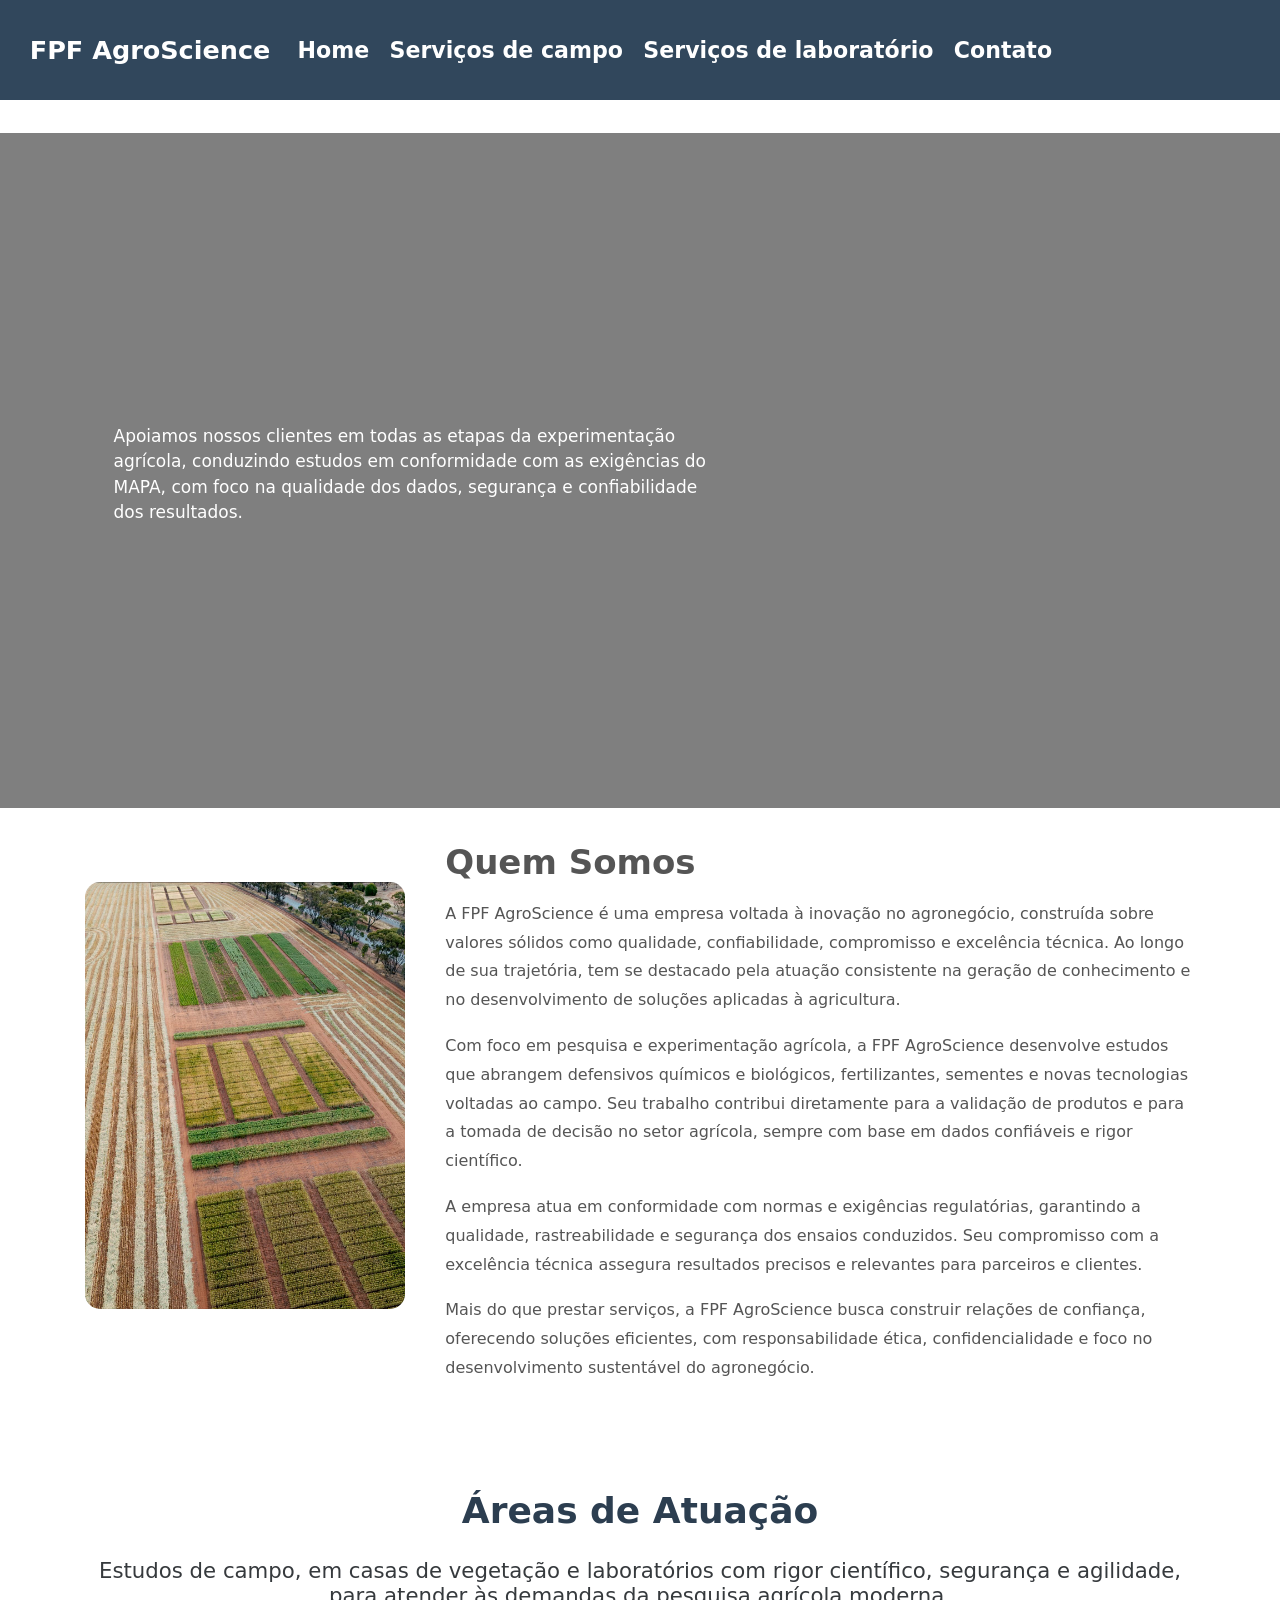
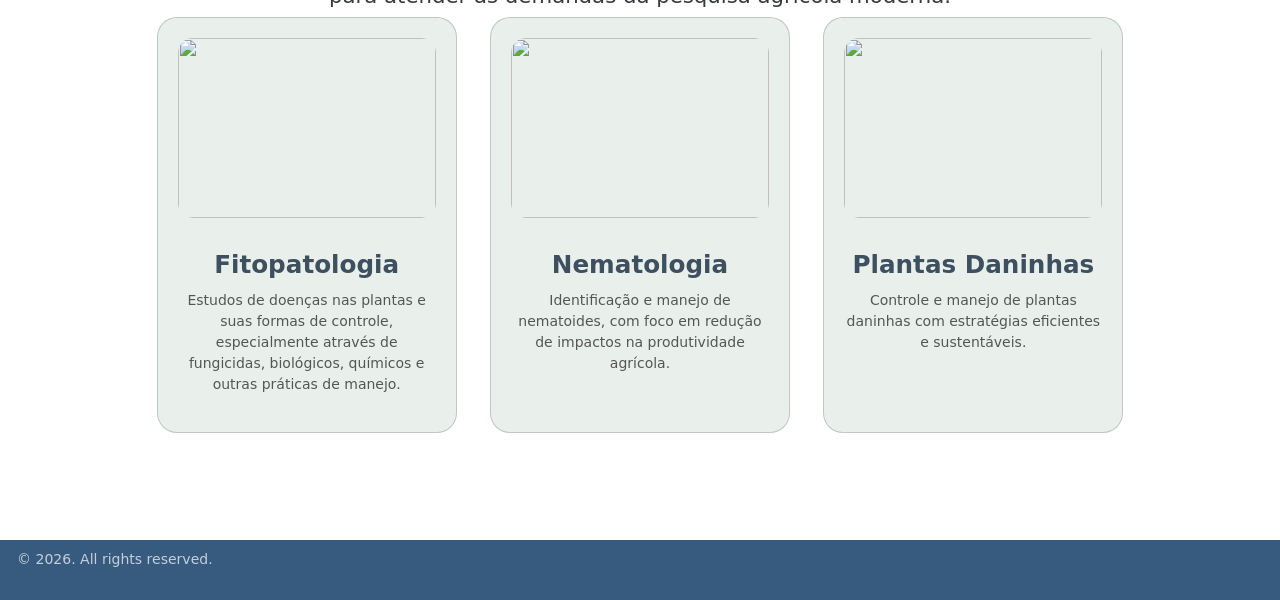
==== commit 4b677fcd: "sua mensagem" ====
--- a/docs/index.html
+++ b/docs/index.html
@@ -2,13 +2,16 @@
 <html xmlns="http://www.w3.org/1999/xhtml" lang="en" xml:lang="en"><head>
 
 <meta charset="utf-8">
-<meta name="generator" content="quarto-1.8.27">
+<meta name="generator" content="quarto-1.9.36">
 
 <meta name="viewport" content="width=device-width, initial-scale=1.0, user-scalable=yes">
 
 
-<title>FPF&lt;br&gt;AgroScience</title>
+<title>FPF AgroScience</title>
 <style>
+/* Default styles provided by pandoc.
+** See https://pandoc.org/MANUAL.html#variables-for-html for config info.
+*/
 code{white-space: pre-wrap;}
 span.smallcaps{font-variant: small-caps;}
 div.columns{display: flex; gap: min(4vw, 1.5em);}
@@ -31,15 +34,14 @@
 <meta name="quarto:offset" content="./">
 <script src="site_libs/quarto-html/quarto.js" type="module"></script>
 <script src="site_libs/quarto-html/tabsets/tabsets.js" type="module"></script>
-<script src="site_libs/quarto-html/axe/axe-check.js" type="module"></script>
 <script src="site_libs/quarto-html/popper.min.js"></script>
 <script src="site_libs/quarto-html/tippy.umd.min.js"></script>
 <script src="site_libs/quarto-html/anchor.min.js"></script>
 <link href="site_libs/quarto-html/tippy.css" rel="stylesheet">
-<link href="site_libs/quarto-html/quarto-syntax-highlighting-b754b9fd3853d7e56faef54c29c5d52b.css" rel="stylesheet" id="quarto-text-highlighting-styles">
+<link href="site_libs/quarto-html/quarto-syntax-highlighting-975e726794ce811e14261b5ab5acfd7c.css" rel="stylesheet" id="quarto-text-highlighting-styles">
 <script src="site_libs/bootstrap/bootstrap.min.js"></script>
 <link href="site_libs/bootstrap/bootstrap-icons.css" rel="stylesheet">
-<link href="site_libs/bootstrap/bootstrap-5e43df4cd8b2c9a8261273b39f0b010e.min.css" rel="stylesheet" append-hash="true" id="quarto-bootstrap" data-mode="light">
+<link href="site_libs/bootstrap/bootstrap-93fec87011a7495a785284f909b56e65.min.css" rel="stylesheet" append-hash="true" id="quarto-bootstrap" data-mode="light">
 <script id="quarto-search-options" type="application/json">{
   "location": "navbar",
   "copy-button": false,
@@ -80,7 +82,7 @@
       <div class="navbar-container container-fluid">
       <div class="navbar-brand-container mx-auto">
     <a class="navbar-brand" href="./index.html">
-    <span class="navbar-title">FPF<br>AgroScience</span>
+    <span class="navbar-title">FPF AgroScience</span>
     </a>
   </div>
             <div id="quarto-search" class="" title="Search"></div>
@@ -95,11 +97,11 @@
   </li>  
   <li class="nav-item">
     <a class="nav-link" href="./campo.html"> 
-<span class="menu-text">Em branco</span></a>
+<span class="menu-text">Serviços de campo</span></a>
   </li>  
   <li class="nav-item">
     <a class="nav-link" href="./laboratório.html"> 
-<span class="menu-text">Em branco</span></a>
+<span class="menu-text">Serviços de laboratório</span></a>
   </li>  
   <li class="nav-item">
     <a class="nav-link" href="./contato.html"> 
@@ -143,11 +145,12 @@
 
 
 
-<section id="section" class="level1 hero">
-<h1></h1>
+<div class="hero">
+<section id="section" class="level3 hero-box">
+<h3 class="anchored" data-anchor-id="section"></h3>
+<p>Apoiamos nossos clientes em todas as etapas da experimentação agrícola, conduzindo estudos em conformidade com as exigências do MAPA, com foco na qualidade dos dados, segurança e confiabilidade dos resultados.</p>
 </section>
-<section id="section-1" class="level1">
-<h1></h1>
+</div>
 <div class="container quem-somos">
 <div class="qs-img">
 <p><img src="imagens/2.jpg" alt="Imagem"></p>
@@ -162,10 +165,10 @@
 </div>
 <div class="page-contato">
 <!-- CARDS -->
-<section id="section-2" class="level1">
-
-<section id="section-3" class="level4">
-<h4 class="anchored" data-anchor-id="section-3"></h4>
+<section id="section-1" class="level1">
+
+<section id="section-2" class="level4">
+<h4 class="anchored" data-anchor-id="section-2"></h4>
 </section>
 </section>
 <div class="cards-section">
@@ -180,7 +183,7 @@
 <div class="cards-container">
 <div class="card">
 <p><img src="https://picsum.photos/400/300?1.png" class="img-fluid"></p>
-<h3 class="anchored" data-anchor-id="section-1">
+<h3 class="anchored">
 Fitopatologia
 </h3>
 <p>
@@ -210,7 +213,6 @@
 </div>
 
 
-</section>
 
 <a onclick="window.scrollTo(0, 0); return false;" role="button" id="quarto-back-to-top"><i class="bi bi-arrow-up"></i> Back to top</a></main> <!-- /main -->
 <script>
--- a/docs/site_libs/quarto-html/quarto-syntax-highlighting-975e726794ce811e14261b5ab5acfd7c.css
+++ b/docs/site_libs/quarto-html/quarto-syntax-highlighting-975e726794ce811e14261b5ab5acfd7c.css
@@ -0,0 +1,233 @@
+/* quarto syntax highlight colors */
+:root {
+  --quarto-hl-ot-color: #d91e18;
+  --quarto-hl-at-color: #a55a00;
+  --quarto-hl-ss-color: #008000;
+  --quarto-hl-an-color: #696969;
+  --quarto-hl-fu-color: #06287e;
+  --quarto-hl-st-color: #008000;
+  --quarto-hl-cf-color: #d91e18;
+  --quarto-hl-op-color: #00769e;
+  --quarto-hl-er-color: #7928a1;
+  --quarto-hl-bn-color: #7928a1;
+  --quarto-hl-al-color: #7928a1;
+  --quarto-hl-va-color: #a55a00;
+  --quarto-hl-bu-color: inherit;
+  --quarto-hl-ex-color: inherit;
+  --quarto-hl-pp-color: #7928a1;
+  --quarto-hl-in-color: #696969;
+  --quarto-hl-vs-color: #008000;
+  --quarto-hl-wa-color: #696969;
+  --quarto-hl-do-color: #696969;
+  --quarto-hl-im-color: inherit;
+  --quarto-hl-ch-color: #008000;
+  --quarto-hl-dt-color: #7928a1;
+  --quarto-hl-fl-color: #a55a00;
+  --quarto-hl-co-color: #696969;
+  --quarto-hl-cv-color: #696969;
+  --quarto-hl-cn-color: #d91e18;
+  --quarto-hl-sc-color: #00769e;
+  --quarto-hl-dv-color: #7928a1;
+  --quarto-hl-kw-color: #d91e18;
+}
+
+/* other quarto variables */
+:root {
+  --quarto-font-monospace: SFMono-Regular, Menlo, Monaco, Consolas, "Liberation Mono", "Courier New", monospace;
+}
+
+/* syntax highlight based on Pandoc's rules */
+pre > code.sourceCode > span {
+  color: #545454;
+}
+
+code.sourceCode > span {
+  color: #545454;
+}
+
+div.sourceCode,
+div.sourceCode pre.sourceCode {
+  color: #545454;
+}
+
+/* Normal */
+code span {
+  color: #545454;
+}
+
+/* Alert */
+code span.al {
+  color: #7928a1;
+  font-style: inherit;
+}
+
+/* Annotation */
+code span.an {
+  color: #696969;
+  font-style: inherit;
+}
+
+/* Attribute */
+code span.at {
+  color: #a55a00;
+  font-style: inherit;
+}
+
+/* BaseN */
+code span.bn {
+  color: #7928a1;
+  font-style: inherit;
+}
+
+/* BuiltIn */
+code span.bu {
+  font-style: inherit;
+}
+
+/* ControlFlow */
+code span.cf {
+  color: #d91e18;
+  font-style: inherit;
+}
+
+/* Char */
+code span.ch {
+  color: #008000;
+  font-style: inherit;
+}
+
+/* Constant */
+code span.cn {
+  color: #d91e18;
+  font-style: inherit;
+}
+
+/* Comment */
+code span.co {
+  color: #696969;
+  font-style: inherit;
+}
+
+/* CommentVar */
+code span.cv {
+  color: #696969;
+  font-style: italic;
+}
+
+/* Documentation */
+code span.do {
+  color: #696969;
+  font-style: italic;
+}
+
+/* DataType */
+code span.dt {
+  color: #7928a1;
+  font-style: inherit;
+}
+
+/* DecVal */
+code span.dv {
+  color: #7928a1;
+  font-style: inherit;
+}
+
+/* Error */
+code span.er {
+  color: #7928a1;
+  font-style: inherit;
+}
+
+/* Extension */
+code span.ex {
+  font-style: inherit;
+}
+
+/* Float */
+code span.fl {
+  color: #a55a00;
+  font-style: inherit;
+}
+
+/* Function */
+code span.fu {
+  color: #06287e;
+  font-style: inherit;
+}
+
+/* Import */
+code span.im {
+  font-style: inherit;
+}
+
+/* Information */
+code span.in {
+  color: #696969;
+  font-style: inherit;
+}
+
+/* Keyword */
+code span.kw {
+  color: #d91e18;
+  font-style: inherit;
+}
+
+/* Operator */
+code span.op {
+  color: #00769e;
+  font-style: inherit;
+}
+
+/* Other */
+code span.ot {
+  color: #d91e18;
+  font-style: inherit;
+}
+
+/* Preprocessor */
+code span.pp {
+  color: #7928a1;
+  font-style: inherit;
+}
+
+/* SpecialChar */
+code span.sc {
+  color: #00769e;
+  font-style: inherit;
+}
+
+/* SpecialString */
+code span.ss {
+  color: #008000;
+  font-style: inherit;
+}
+
+/* String */
+code span.st {
+  color: #008000;
+  font-style: inherit;
+}
+
+/* Variable */
+code span.va {
+  color: #a55a00;
+  font-style: inherit;
+}
+
+/* VerbatimString */
+code span.vs {
+  color: #008000;
+  font-style: inherit;
+}
+
+/* Warning */
+code span.wa {
+  color: #696969;
+  font-style: italic;
+}
+
+.prevent-inlining {
+  content: "</";
+}
+
+/*# sourceMappingURL=6bab7f72413053fe059b47e02ea214e5.css.map */
--- a/docs/styles.css
+++ b/docs/styles.css
@@ -54,10 +54,7 @@
     z-index: 1000;
 }
 
-/* ===================================================== */
-/* ===== HERO ===== */
-/* ===================================================== */
-/* .hero {
+.hero {
     position: relative;
     background-image: url("https://picsum.photos/1920/1080");
     background-size: cover;
@@ -65,29 +62,34 @@
     background-repeat: no-repeat;
 
     width: 100vw;
-    height: 100vh;
+    height: 75vh;
     margin-left: calc(-50vw + 50%);
 
     display: flex;
-    align-items: center;
-    justify-content: center;
-
-    text-align: center;
+    align-items: center;     /* centraliza vertical */
+    justify-content: flex-start; /* joga pra esquerda */
+
+    text-align: left;        /* texto alinhado à esquerda */
     color: white;
     overflow: hidden;
-}
-
+
+    padding-left: 10%;       /* espaçamento da esquerda */
+}
+
+/* overlay */
 .hero::before {
     content: "";
     position: absolute;
     inset: 0;
-    background: rgba(0, 0, 0, 0.4);
-}
-
-.hero * {
+    background: rgba(0, 0, 0, 0.5);
+}
+
+/* conteúdo acima do overlay */
+.hero > * {
     position: relative;
     z-index: 1;
-} */
+    max-width: 600px;
+}
 
 /* ===================================================== */
 /* ===== QUEM SOMOS (CORRIGIDO E LIMPO) ===== */
@@ -522,14 +524,14 @@
 
 /* parágrafo */
 .area-overlay p {
-    font-size: 18px;
+    font-size: 14px;
     color: #555;
     line-height: 1.6;
 }
 
 .navbar-nav .nav-link {
     font-size: 1.3rem;
-    font-weight: 800;
+    font-weight: 600;
 }
 
 .navbar-brand {
@@ -547,7 +549,7 @@
     transition: color 0.3s ease;
 }
 
-.navbar-nav .nav-link::after {
+/* .navbar-nav .nav-link::after {
     content: "";
     position: absolute;
     left: 0;
@@ -564,10 +566,5 @@
 
 .navbar-nav .nav-link:hover::after {
     width: 100%;
-}
-
-.navbar-brand img {
-    height: 80px;
-    width: auto;
-    object-fit: contain;
-}+} */
+
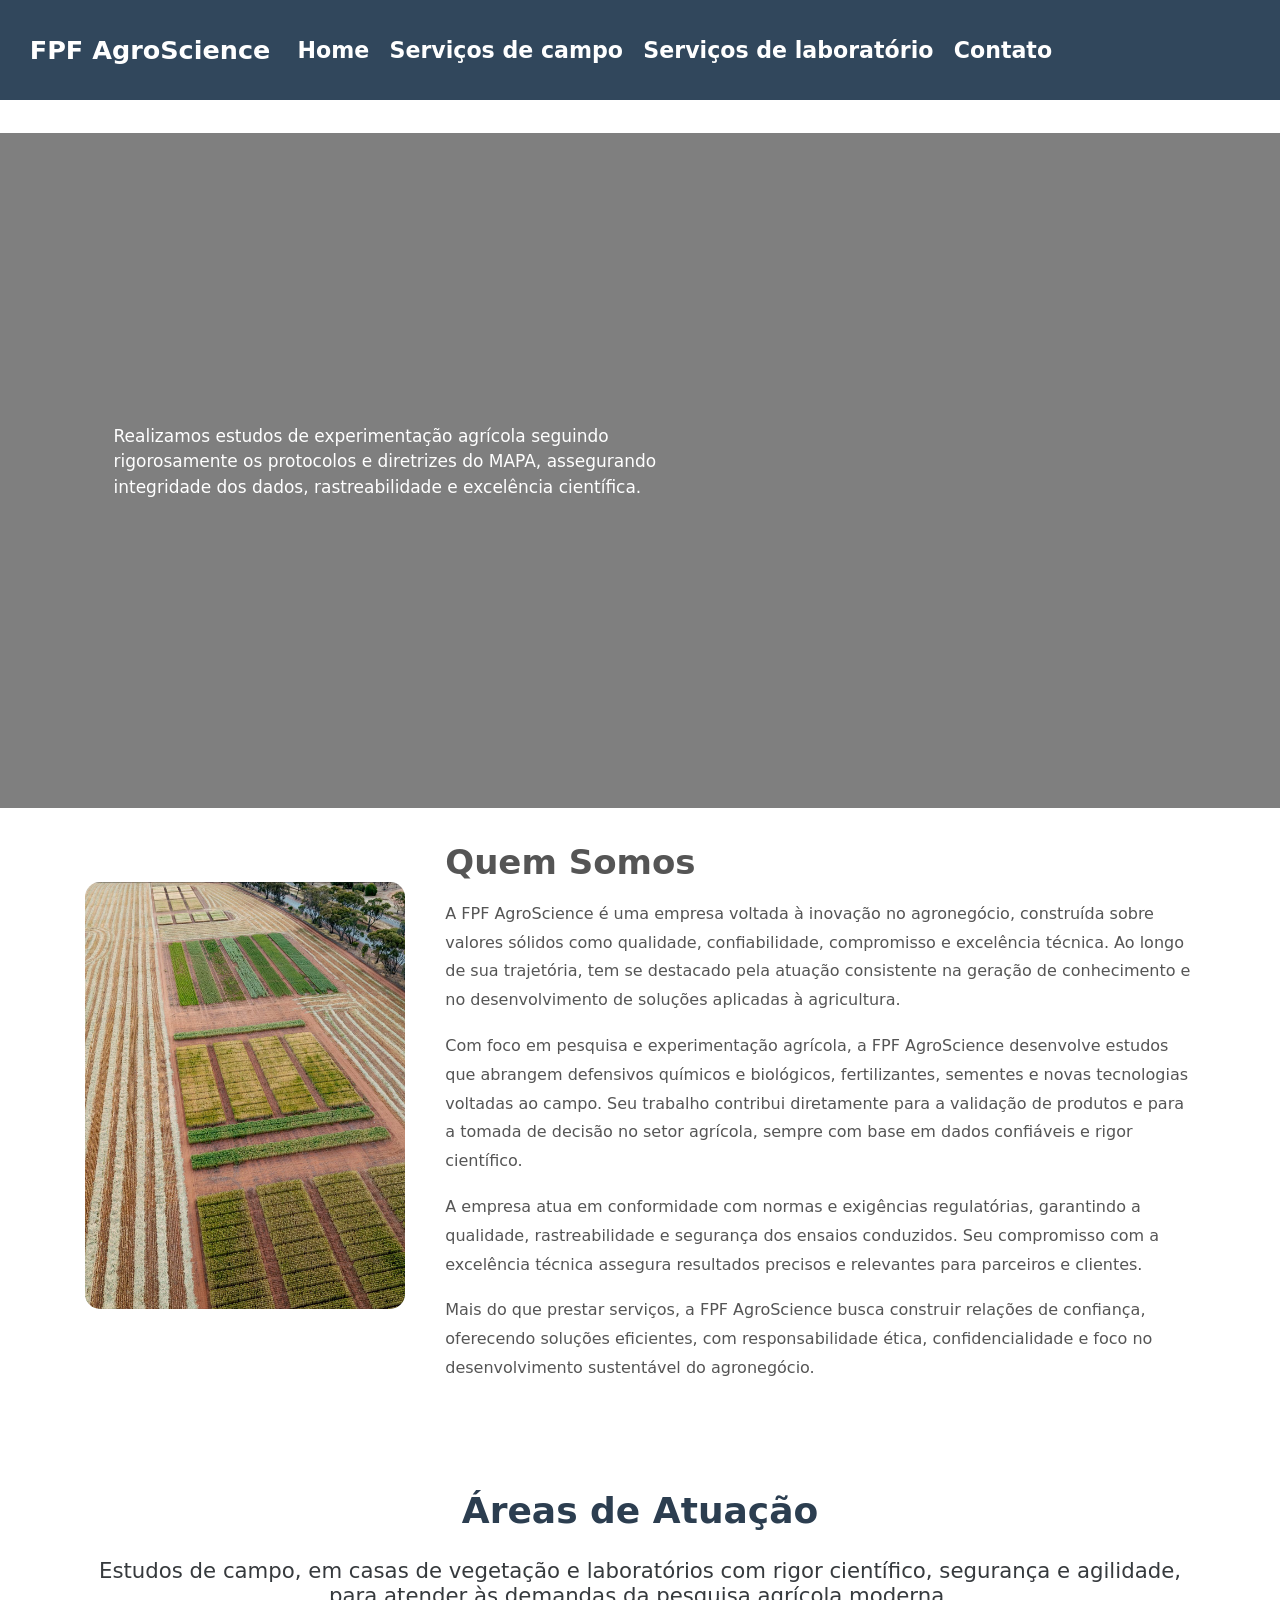
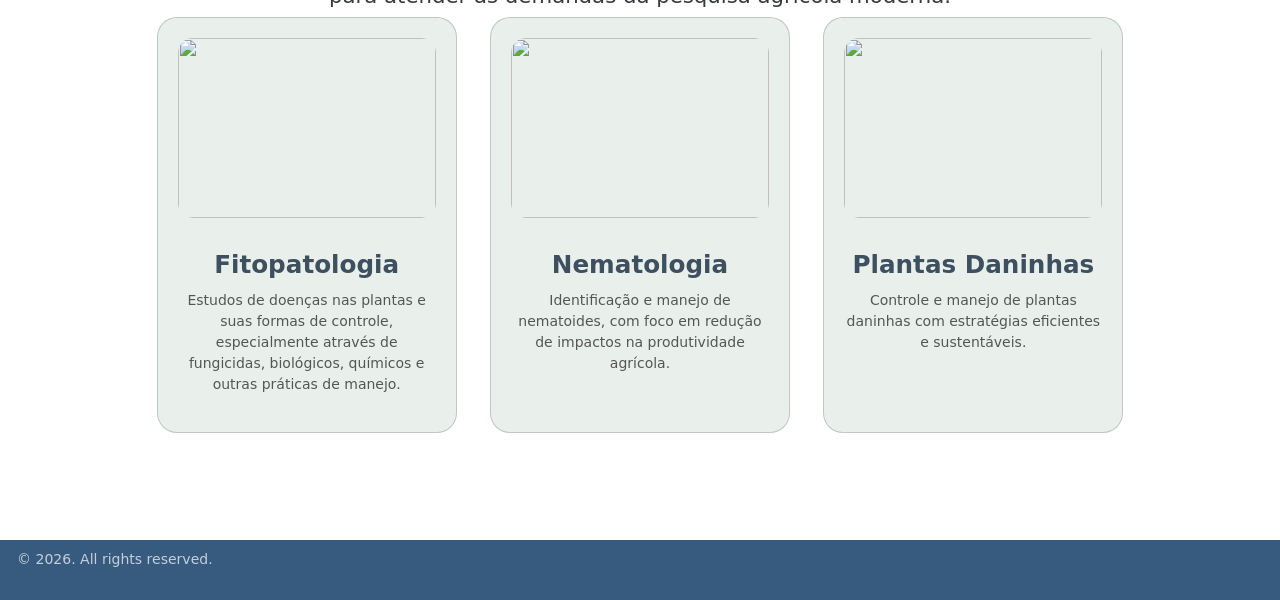
==== commit f3990394: "sua mensagem" ====
--- a/docs/index.html
+++ b/docs/index.html
@@ -146,10 +146,7 @@
 
 
 <div class="hero">
-<section id="section" class="level3 hero-box">
-<h3 class="anchored" data-anchor-id="section"></h3>
-<p>Apoiamos nossos clientes em todas as etapas da experimentação agrícola, conduzindo estudos em conformidade com as exigências do MAPA, com foco na qualidade dos dados, segurança e confiabilidade dos resultados.</p>
-</section>
+<p>Realizamos estudos de experimentação agrícola seguindo rigorosamente os protocolos e diretrizes do MAPA, assegurando integridade dos dados, rastreabilidade e excelência científica.</p>
 </div>
 <div class="container quem-somos">
 <div class="qs-img">
@@ -165,10 +162,10 @@
 </div>
 <div class="page-contato">
 <!-- CARDS -->
-<section id="section-1" class="level1">
-
-<section id="section-2" class="level4">
-<h4 class="anchored" data-anchor-id="section-2"></h4>
+<section id="section" class="level1">
+
+<section id="section-1" class="level4">
+<h4 class="anchored" data-anchor-id="section-1"></h4>
 </section>
 </section>
 <div class="cards-section">
